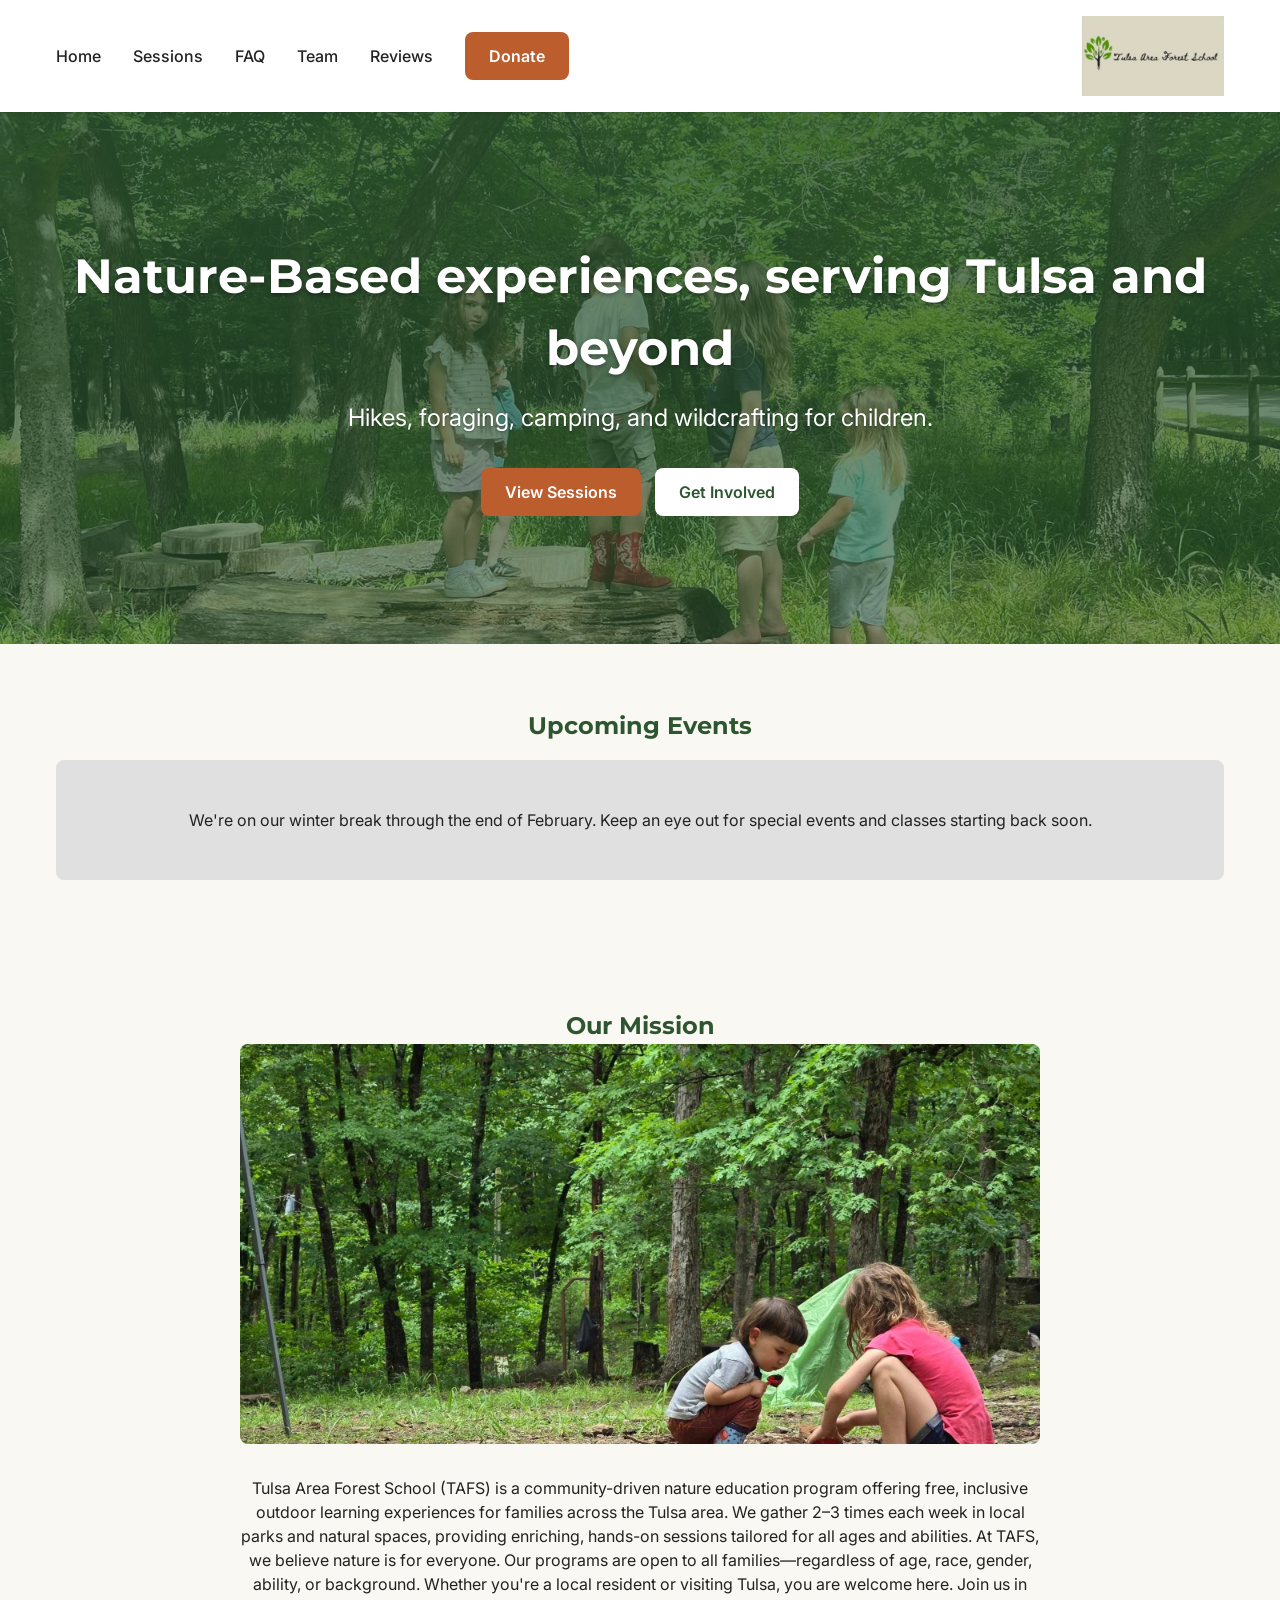
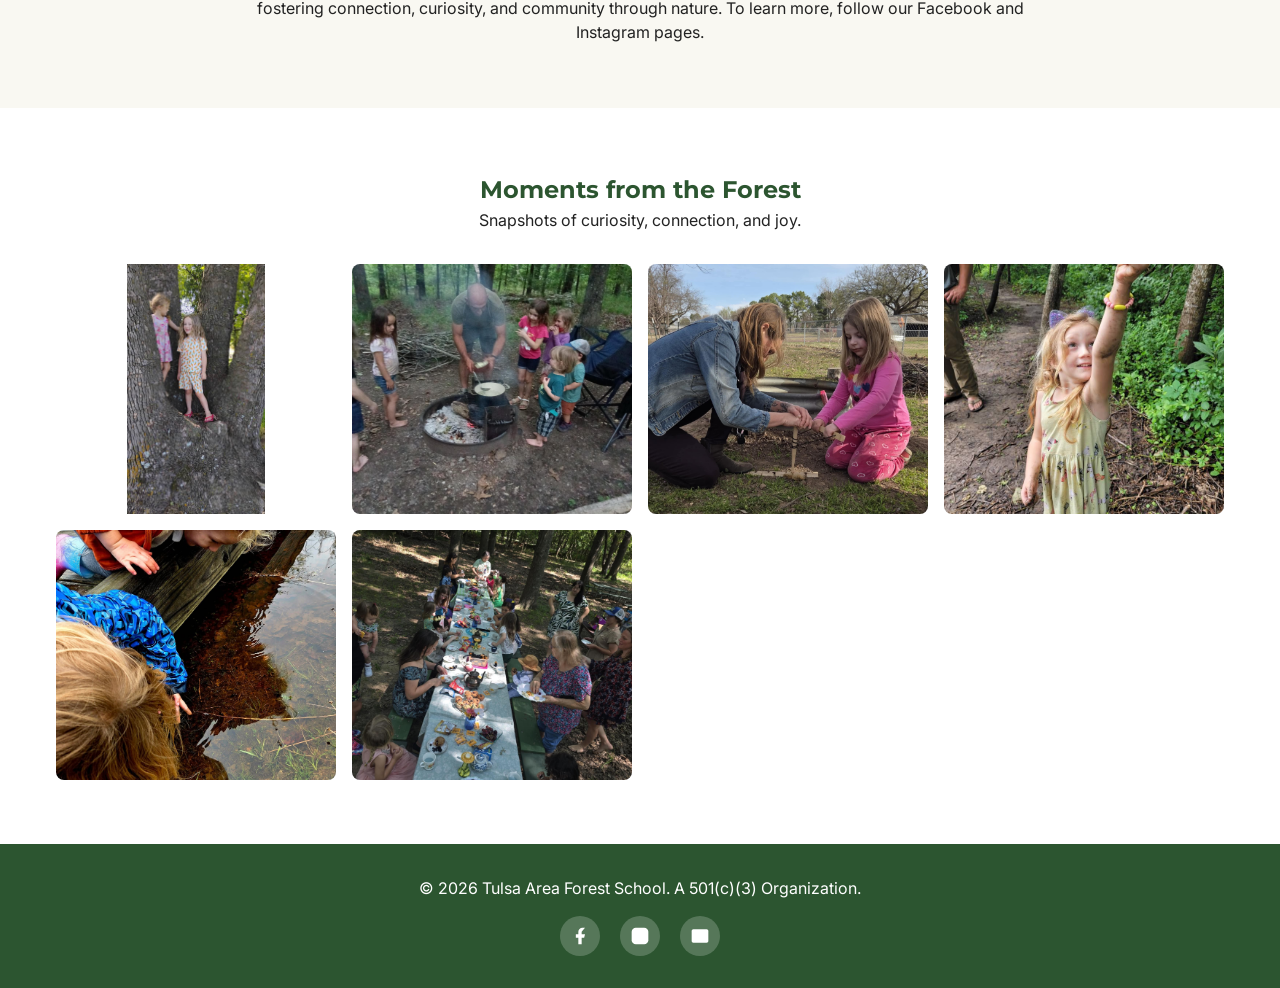
==== index.html @ d59ee979 "Initial commit" ====
<!DOCTYPE html>
<html lang="en">

<head>
    <meta charset="UTF-8">
    <meta name="viewport" content="width=device-width, initial-scale=1.0">
    <title>Tulsa Area Forest School | Nature-Based Education</title>
    <meta name="description"
        content="Tulsa Area Forest School provides nature-based education, hikes, foraging, and camping for children in Tulsa, OK.">

    <!-- Fonts -->
    <link rel="preconnect" href="https://fonts.googleapis.com">
    <link rel="preconnect" href="https://fonts.gstatic.com" crossorigin>
    <link
        href="https://fonts.googleapis.com/css2?family=Inter:wght@400;500;600&family=Montserrat:wght@500;600;700&display=swap"
        rel="stylesheet">

    <!-- Styles -->
    <link rel="stylesheet" href="styles/main.css">
</head>

<body>
    <header class="site-header">
        <div class="container header-inner">
            <a href="index.html" class="logo">
                <img src="assets/images/logo.jpg" alt="Tulsa Area Forest School Logo" width="100">
            </a>
            <nav class="main-nav">
                <ul class="nav-list">
                    <li><a href="index.html" class="nav-link">Home</a></li>

                    <li><a href="sessions.html" class="nav-link">Sessions</a></li>
                    <li><a href="faq.html" class="nav-link">FAQ</a></li>
                    <li><a href="team.html" class="nav-link">Team</a></li>
                    <li><a href="reviews.html" class="nav-link">Reviews</a></li>
                    <li><a href="donations.html" class="btn btn-secondary">Donate</a></li>
                </ul>
                <button class="mobile-menu-toggle" aria-label="Toggle Menu">
                    <span class="bar"></span>
                    <span class="bar"></span>
                    <span class="bar"></span>
                </button>
            </nav>
        </div>
    </header>

    <main>
        <!-- Hero Section -->
        <section class="hero text-center" style="
            padding: 8rem 1rem; 
            background: linear-gradient(rgba(44, 85, 48, 0.8), rgba(44, 85, 48, 0.6)), url('assets/images/kids-on-a-log.jpg');
            background-size: cover;
            background-position: center;
            color: white;">
            <div class="container">
                <h1 style="color: white; margin-bottom: 1rem; font-size: 3rem; text-shadow: 0 2px 4px rgba(0,0,0,0.3);">
                    Nature-Based experiences, serving Tulsa and beyond</h1>
                <p style="font-size: 1.5rem; margin-bottom: 2rem; text-shadow: 0 1px 2px rgba(0,0,0,0.3);">Hikes,
                    foraging, camping, and wildcrafting for children.</p>
                <div class="hero-btns">
                    <a href="sessions.html" class="btn btn-secondary">View Sessions</a>
                    <a href="contact.html" class="btn"
                        style="background: white; color: var(--clr-primary); margin-left: 10px;">Get Involved</a>
                </div>
            </div>
        </section>

        <!-- Flyer / Announcement Placeholder -->
        <section class="announcement section">
            <div class="container text-center">
                <h2>Upcoming Events</h2>
                <div class="flyer-placeholder"
                    style="background: #e0e0e0; padding: 3rem; margin-top: 1rem; border-radius: var(--radius-md);">
                    <p>We're on our winter break through the end of February. Keep an eye out for special events and
                        classes starting back soon.</p>
                </div>
            </div>
        </section>

        <!-- Mission Teaser -->
        <section class="mission-teaser section" style="background-color: var(--clr-bg);">
            <div class="container text-center">
                <h2>Our Mission</h2>
                <div style="max-width: 800px; margin: 0 auto;">
                    <img src="assets/images/camping-kids.jpg" alt="Children camping in the forest"
                        style="width: 100%; max-height: 400px; object-fit: cover; border-radius: var(--radius-md); margin-bottom: 2rem;">
                    <p>Tulsa Area Forest School (TAFS) is a community-driven
                        nature education program offering free, inclusive outdoor learning experiences for families
                        across
                        the Tulsa area. We gather 2–3 times each week in local parks and natural spaces, providing
                        enriching, hands-on sessions tailored for all ages and abilities.

                        At TAFS, we believe nature is for everyone. Our programs are open to all families—regardless of
                        age,
                        race, gender, ability, or background. Whether you're a local resident or visiting Tulsa, you are
                        welcome here. Join us in fostering connection, curiosity, and community through nature. To learn
                        more, follow our Facebook and Instagram pages. </p>
                </div>
            </div>
        </section>
    </main>

    <!-- Photo Gallery -->
    <section class="section gallery" style="background-color: white;">
        <div class="container text-center">
            <h2>Moments from the Forest</h2>
            <p>Snapshots of curiosity, connection, and joy.</p>
            <div
                style="display: grid; grid-template-columns: repeat(auto-fit, minmax(250px, 1fr)); gap: 1rem; margin-top: 2rem;">
                <!-- Gallery Item 1 -->
                <div style="height: 250px; border-radius: var(--radius-md); overflow: hidden;">
                    <img src="assets/images/kids-in-big-tree.jpg" alt="Tree Climbing"
                        style="width: 100%; height: 100%; object-fit: contain; transition: transform 0.3s;"
                        onmouseover="this.style.transform='scale(1.05)'" onmouseout="this.style.transform='scale(1)'">
                </div>
                <!-- Gallery Item 2 -->
                <div style="height: 250px; border-radius: var(--radius-md); overflow: hidden;">
                    <img src="assets/images/cookin-with-kids.jpg" alt="Cooking with Kids"
                        style="width: 100%; height: 100%; object-fit: cover; transition: transform 0.3s;"
                        onmouseover="this.style.transform='scale(1.05)'" onmouseout="this.style.transform='scale(1)'">
                </div>
                <!-- Gallery Item 3 -->
                <div style="height: 250px; border-radius: var(--radius-md); overflow: hidden;">
                    <img src="assets/images/making-fire.jpg" alt="Building Fire"
                        style="width: 100%; height: 100%; object-fit: cover; transition: transform 0.3s;"
                        onmouseover="this.style.transform='scale(1.05)'" onmouseout="this.style.transform='scale(1)'">
                </div>
                <!-- Gallery Item 4 -->
                <div style="height: 250px; border-radius: var(--radius-md); overflow: hidden;">
                    <img src="assets/images/mud-and-mushroom-girl.jpg" alt="Nature Discoveries"
                        style="width: 100%; height: 100%; object-fit: cover; transition: transform 0.3s;"
                        onmouseover="this.style.transform='scale(1.05)'" onmouseout="this.style.transform='scale(1)'">
                </div>
                <!-- Gallery Item 5 -->
                <div style="height: 250px; border-radius: var(--radius-md); overflow: hidden;">
                    <img src="assets/images/kids-looking-in-water.jpg" alt="Water Exploration"
                        style="width: 100%; height: 100%; object-fit: cover; transition: transform 0.3s;"
                        onmouseover="this.style.transform='scale(1.05)'" onmouseout="this.style.transform='scale(1)'">
                </div>
                <!-- Gallery Item 6 -->
                <div style="height: 250px; border-radius: var(--radius-md); overflow: hidden;">
                    <img src="assets/images/tea-party1.jpg" alt="Forest Tea Party"
                        style="width: 100%; height: 100%; object-fit: cover; transition: transform 0.3s;"
                        onmouseover="this.style.transform='scale(1.05)'" onmouseout="this.style.transform='scale(1)'">
                </div>
            </div>
        </div>
    </section>

    <footer class="site-footer"
        style="background: var(--clr-primary); color: white; padding: 2rem 0; margin-top: auto;">
        <div class="container text-center">
            <p>&copy; 2026 Tulsa Area Forest School. A 501(c)(3) Organization.</p>
            <div class="social-links" style="margin-top: 1rem;">
                <a href="#" class="social-icon" aria-label="Facebook">
                    <svg xmlns="http://www.w3.org/2000/svg" width="20" height="20" fill="currentColor"
                        viewBox="0 0 24 24">
                        <path d="M18 2h-3a5 5 0 0 0-5 5v3H7v4h3v8h4v-8h3l1-4h-4V7a1 0 0 1 1-1h3z" />
                    </svg>
                </a>
                <a href="#" class="social-icon" aria-label="Instagram">
                    <svg xmlns="http://www.w3.org/2000/svg" width="20" height="20" fill="currentColor"
                        viewBox="0 0 24 24">
                        <rect x="2" y="2" width="20" height="20" rx="5" ry="5" />
                        <path d="M16 11.37A4 4 0 1 1 12.63 8 4 4 0 0 1 16 11.37z" />
                        <line x1="17.5" y1="6.5" x2="17.51" y2="6.5" />
                    </svg>
                </a>
                <a href="mailto:info@tulsaforestschool.org" class="social-icon" aria-label="Email">
                    <svg xmlns="http://www.w3.org/2000/svg" width="20" height="20" fill="currentColor"
                        viewBox="0 0 24 24">
                        <path d="M4 4h16c1.1 0 2 .9 2 2v12c0 1.1-.9 2-2 2H4c-1.1 0-2-.9-2-2V6c0-1.1.9-2 2-2z" />
                        <polyline points="22,6 12,13 2,6" />
                    </svg>
                </a>
            </div>
        </div>
    </footer>

    <script src="scripts/main.js"></script>
</body>

</html>
---- styles/main.css ----
@import 'variables.css';
@import 'reset.css';
@import 'header.css';

/* Global Styles */
body {
    display: flex;
    flex-direction: column;
    min-height: 100vh;
}

/* Typography Utilities */
.text-center {
    text-align: center;
}

.text-primary {
    color: var(--clr-primary);
}

.text-secondary {
    color: var(--clr-secondary);
}

/* Animation Utilities */
.fade-in {
    opacity: 0;
    transform: translateY(20px);
    transition: opacity 0.6s ease-out, transform 0.6s ease-out;
}

.fade-in.visible {
    opacity: 1;
    transform: translateY(0);
}

/* Social Icons */
.social-icon {
    display: inline-flex;
    align-items: center;
    justify-content: center;
    width: 40px;
    height: 40px;
    border-radius: 50%;
    background-color: rgba(255, 255, 255, 0.2);
    color: white;
    margin: 0 0.5rem;
    transition: all 0.3s ease;
}

.social-icon:hover {
    background-color: var(--clr-secondary);
    transform: translateY(-3px);
}

/* Layout Utilities */
.container {
    width: 100%;
    max-width: 1200px;
    margin-inline: auto;
    padding-inline: var(--spacing-sm);
}

.section {
    padding-block: var(--spacing-lg);
}

/* Button Component */
.btn {
    display: inline-block;
    padding: 0.75em 1.5em;
    border-radius: var(--radius-md);
    font-weight: 600;
    transition: all 0.3s ease;
    cursor: pointer;
    border: none;
}

.btn-primary {
    background-color: var(--clr-primary);
    color: var(--clr-white);
}

.btn-primary:hover {
    background-color: var(--clr-primary-light);
    transform: translateY(-2px);
    box-shadow: var(--shadow-md);
}

.btn-secondary {
    background-color: var(--clr-secondary);
    color: var(--clr-white);
}

.btn-secondary:hover {
    opacity: 0.9;
    transform: translateY(-2px);
}

/* Session Description Truncation */
.class-description {
    margin-bottom: 1rem;
    line-height: 1.6;
}

.class-card {
    display: flex;
    flex-direction: column;
    /* ensure cards are equal height in the grid */
    height: 100%;
}

.class-card h3 {
    margin-top: 0;
}

.class-card .btn {
    margin-top: auto;
    /* Pushes button to bottom if we want aligned buttons, 
                         but with expanding text that might behave oddly. 
                         Let's keep it simple. */
    align-self: flex-start;
}
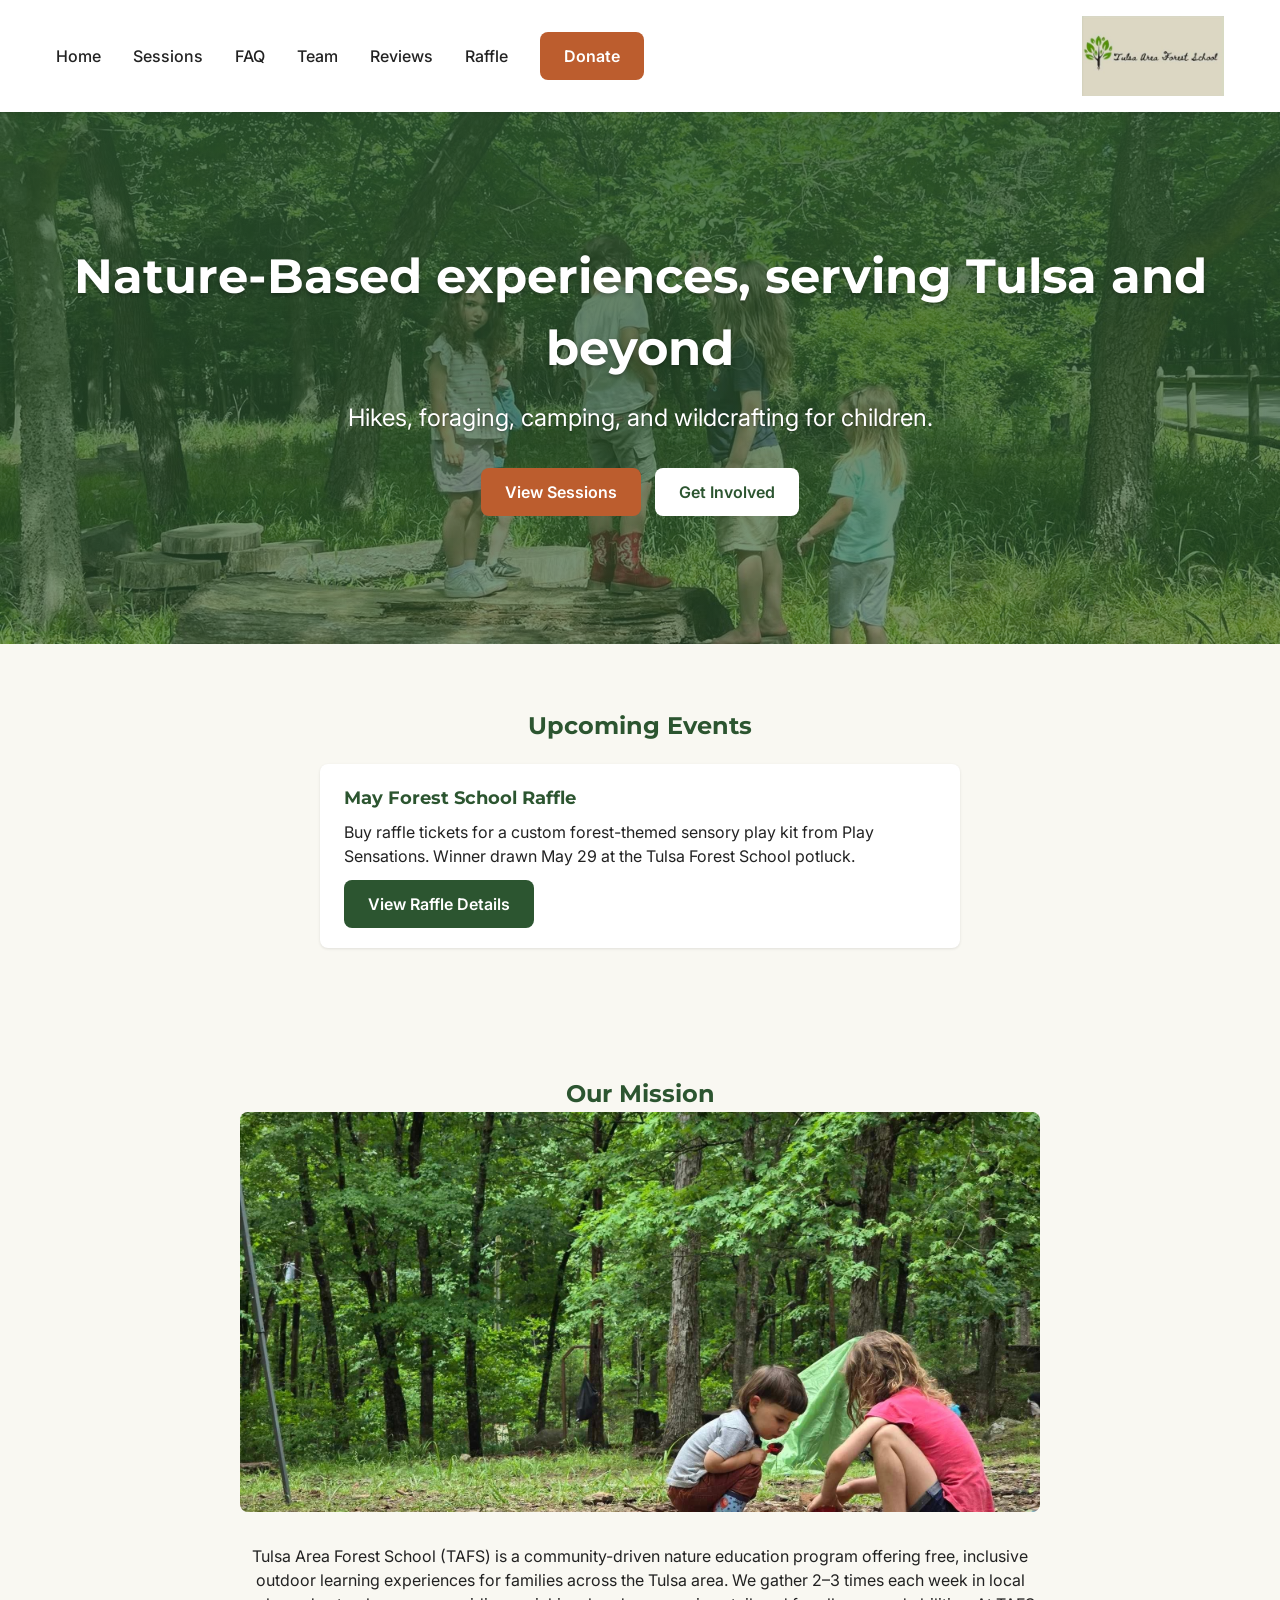
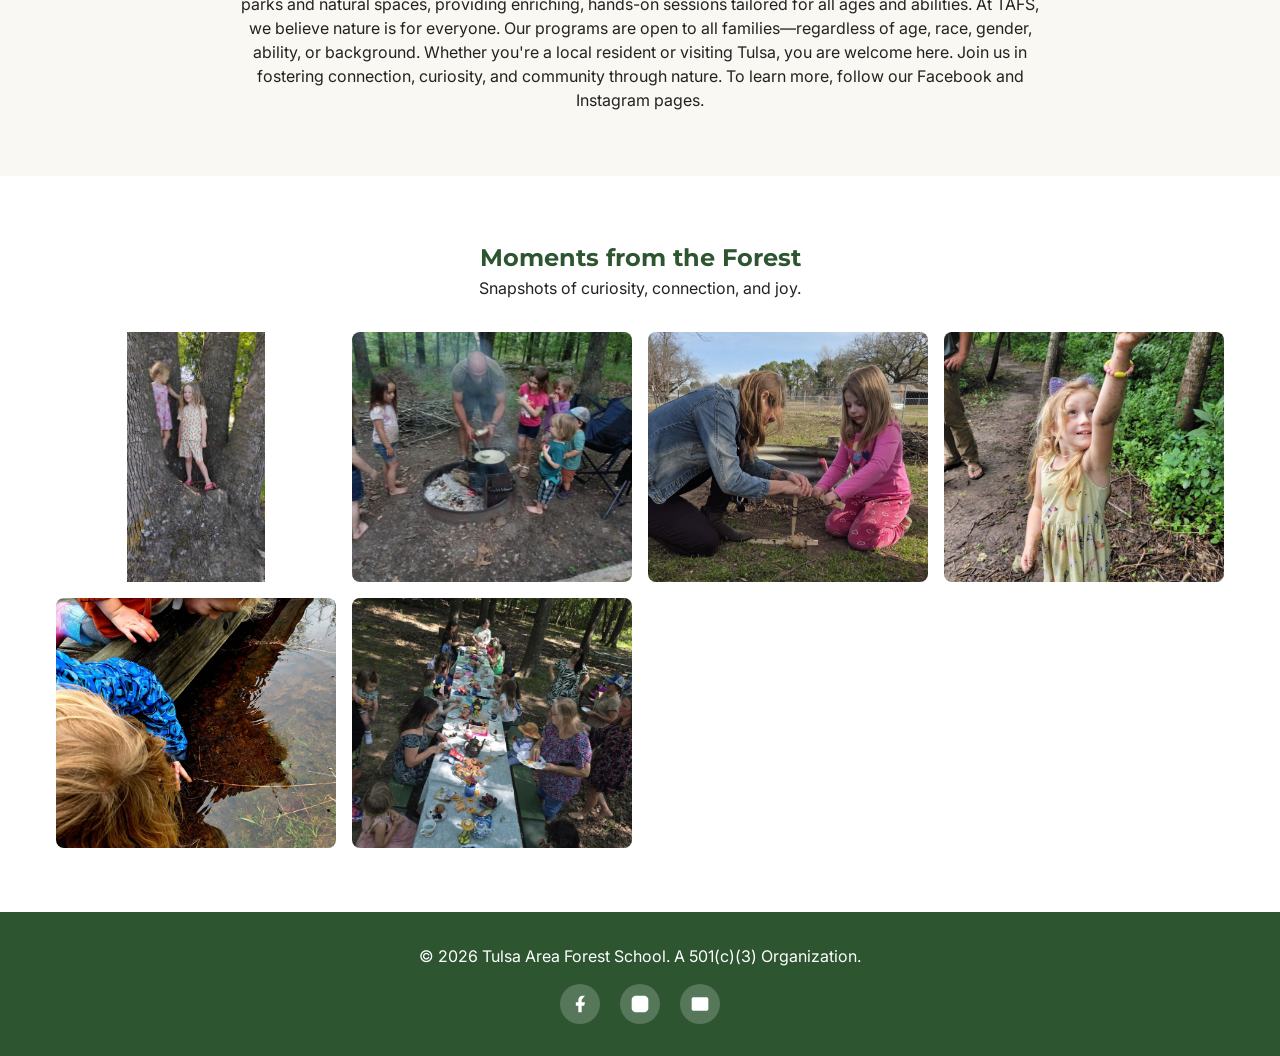
==== commit 22c7a8eb: "Add May raffle page and site links Co-authored-by: Cursor <cursoragent@cursor.com>" ====
--- a/index.html
+++ b/index.html
@@ -33,6 +33,7 @@
                     <li><a href="faq.html" class="nav-link">FAQ</a></li>
                     <li><a href="team.html" class="nav-link">Team</a></li>
                     <li><a href="reviews.html" class="nav-link">Reviews</a></li>
+                    <li><a href="raffle.html" class="nav-link">Raffle</a></li>
                     <li><a href="donations.html" class="btn btn-secondary">Donate</a></li>
                 </ul>
                 <button class="mobile-menu-toggle" aria-label="Toggle Menu">
@@ -65,14 +66,18 @@
             </div>
         </section>
 
-        <!-- Flyer / Announcement Placeholder -->
         <section class="announcement section">
             <div class="container text-center">
                 <h2>Upcoming Events</h2>
-                <div class="flyer-placeholder"
-                    style="background: #e0e0e0; padding: 3rem; margin-top: 1rem; border-radius: var(--radius-md);">
-                    <p>We're on our winter break through the end of February. Keep an eye out for special events and
-                        classes starting back soon.</p>
+                <div
+                    style="max-width: 640px; margin: 1.25rem auto 0; padding: 1.25rem 1.5rem; background: white; border-radius: var(--radius-md); box-shadow: var(--shadow-sm); text-align: left;">
+                    <h3 style="margin-top: 0; margin-bottom: 0.5rem; font-size: 1.15rem;">
+                        <a href="raffle.html" style="color: var(--clr-primary); text-decoration: none;">May Forest School
+                            Raffle</a>
+                    </h3>
+                    <p style="margin: 0 0 0.75rem;">Buy raffle tickets for a custom forest-themed sensory play kit from
+                        Play Sensations. Winner drawn May 29 at the Tulsa Forest School potluck.</p>
+                    <a href="raffle.html" class="btn btn-primary">View Raffle Details</a>
                 </div>
             </div>
         </section>
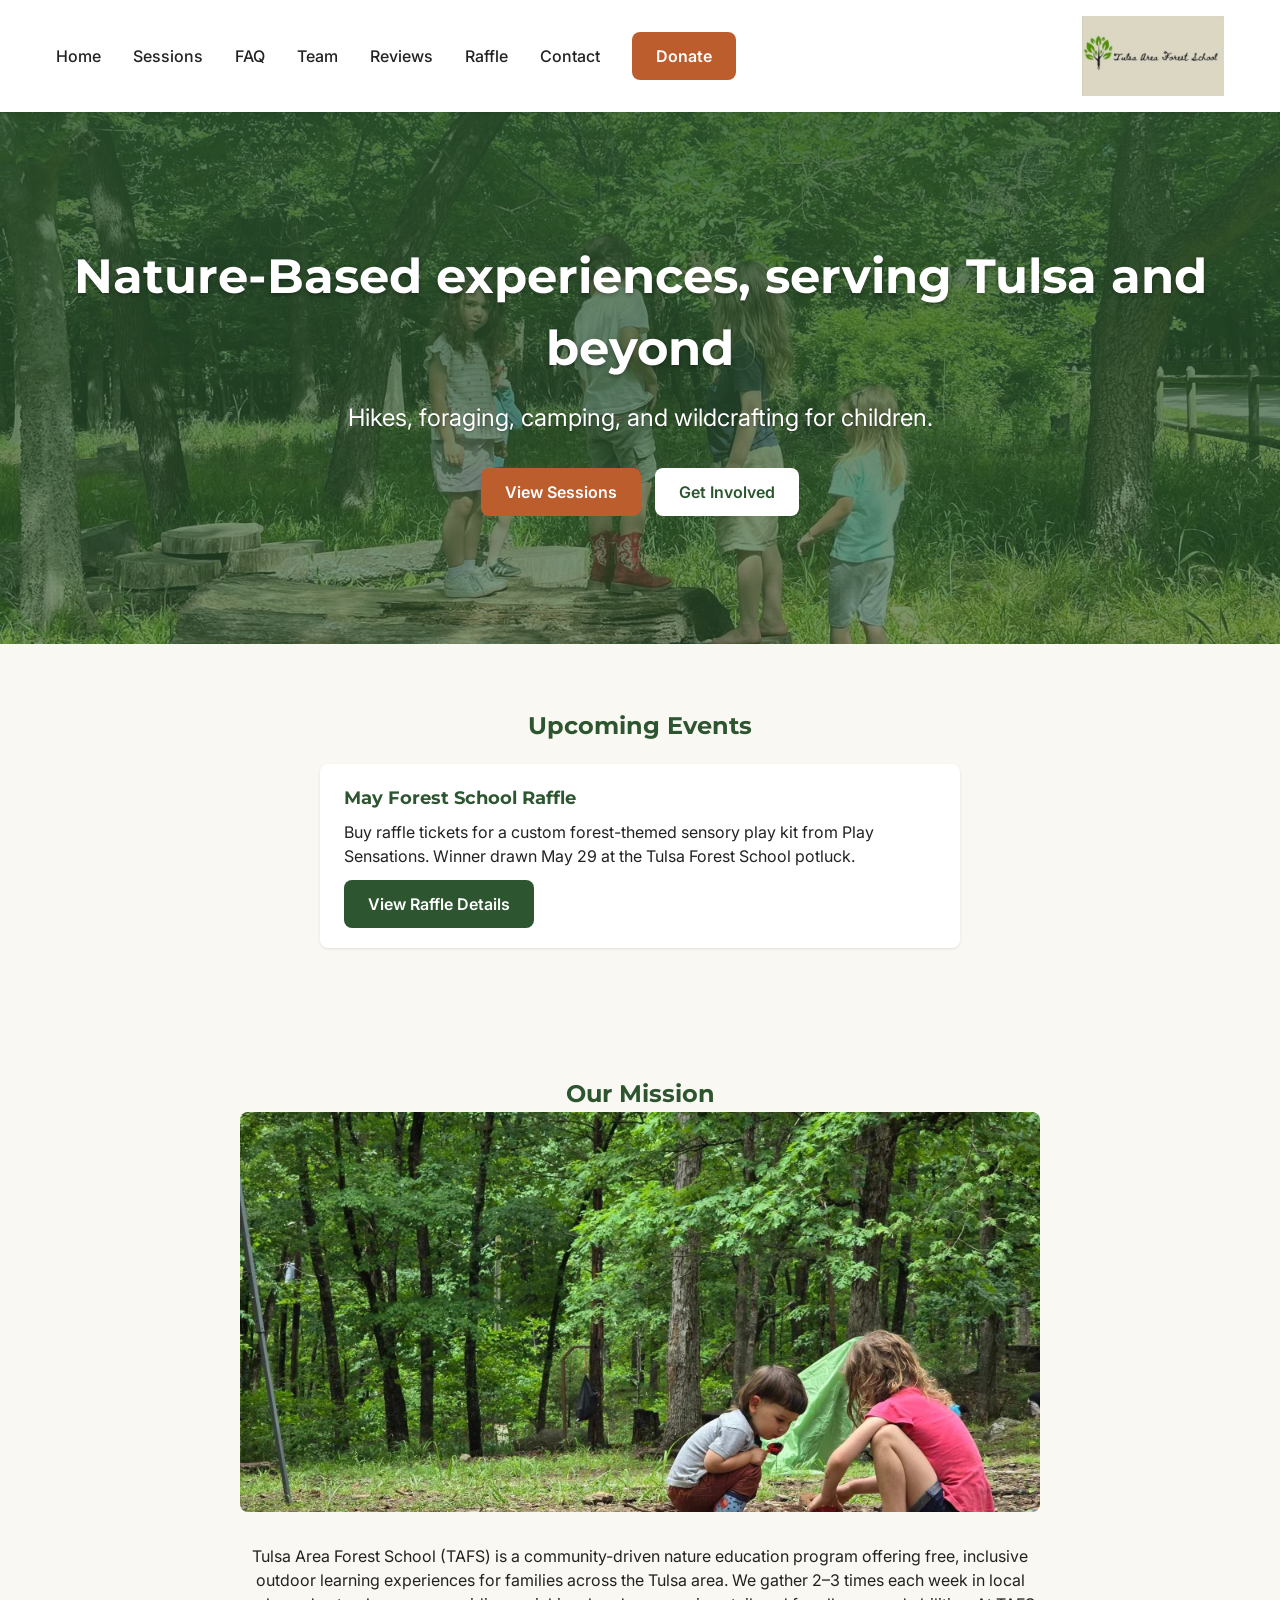
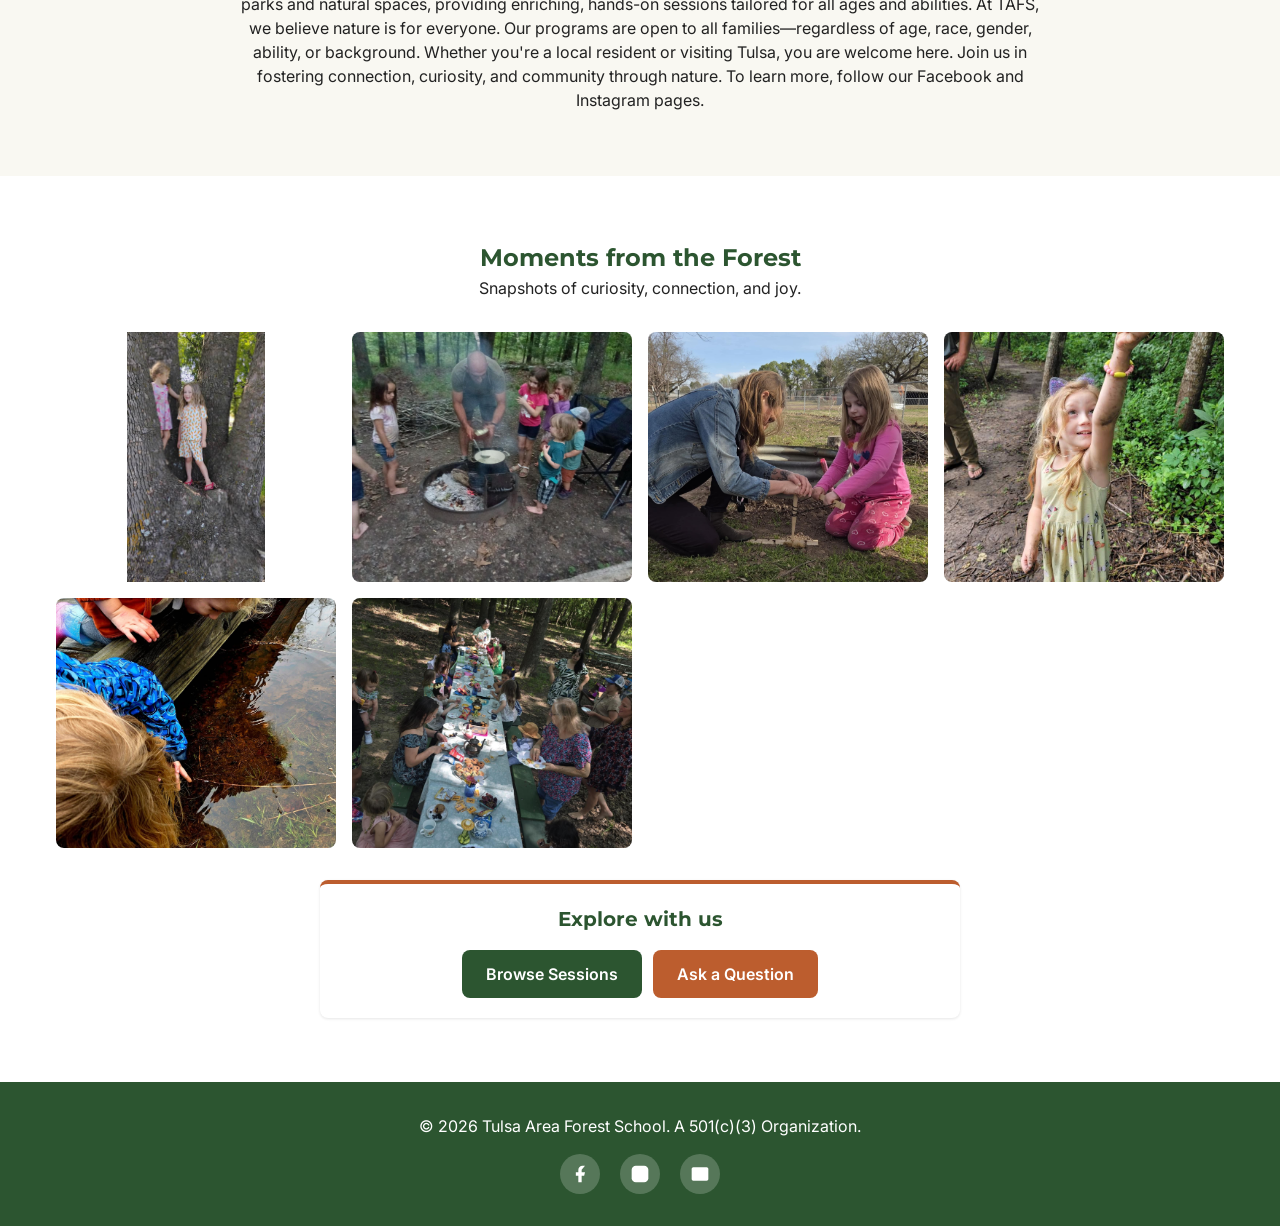
==== commit f85a41f5: "Add sitewide contact nav and CTA blocks" ====
--- a/index.html
+++ b/index.html
@@ -34,6 +34,7 @@
                     <li><a href="team.html" class="nav-link">Team</a></li>
                     <li><a href="reviews.html" class="nav-link">Reviews</a></li>
                     <li><a href="raffle.html" class="nav-link">Raffle</a></li>
+                    <li><a href="contact.html" class="nav-link">Contact</a></li>
                     <li><a href="donations.html" class="btn btn-secondary">Donate</a></li>
                 </ul>
                 <button class="mobile-menu-toggle" aria-label="Toggle Menu">
@@ -149,6 +150,14 @@
                         onmouseover="this.style.transform='scale(1.05)'" onmouseout="this.style.transform='scale(1)'">
                 </div>
             </div>
+                <div
+                    style="max-width: 640px; margin: 2rem auto 0; padding: 1.25rem 1.5rem; background: white; border-radius: var(--radius-md); box-shadow: var(--shadow-sm); border-top: 4px solid var(--clr-secondary);">
+                    <h2 style="margin: 0 0 1rem; font-size: 1.25rem; color: var(--clr-primary);">Explore with us</h2>
+                    <div style="display: flex; flex-wrap: wrap; gap: 0.65rem; justify-content: center;">
+                        <a href="sessions.html" class="btn btn-primary">Browse Sessions</a>
+                        <a href="contact.html" class="btn btn-secondary">Ask a Question</a>
+                    </div>
+                </div>
         </div>
     </section>
 
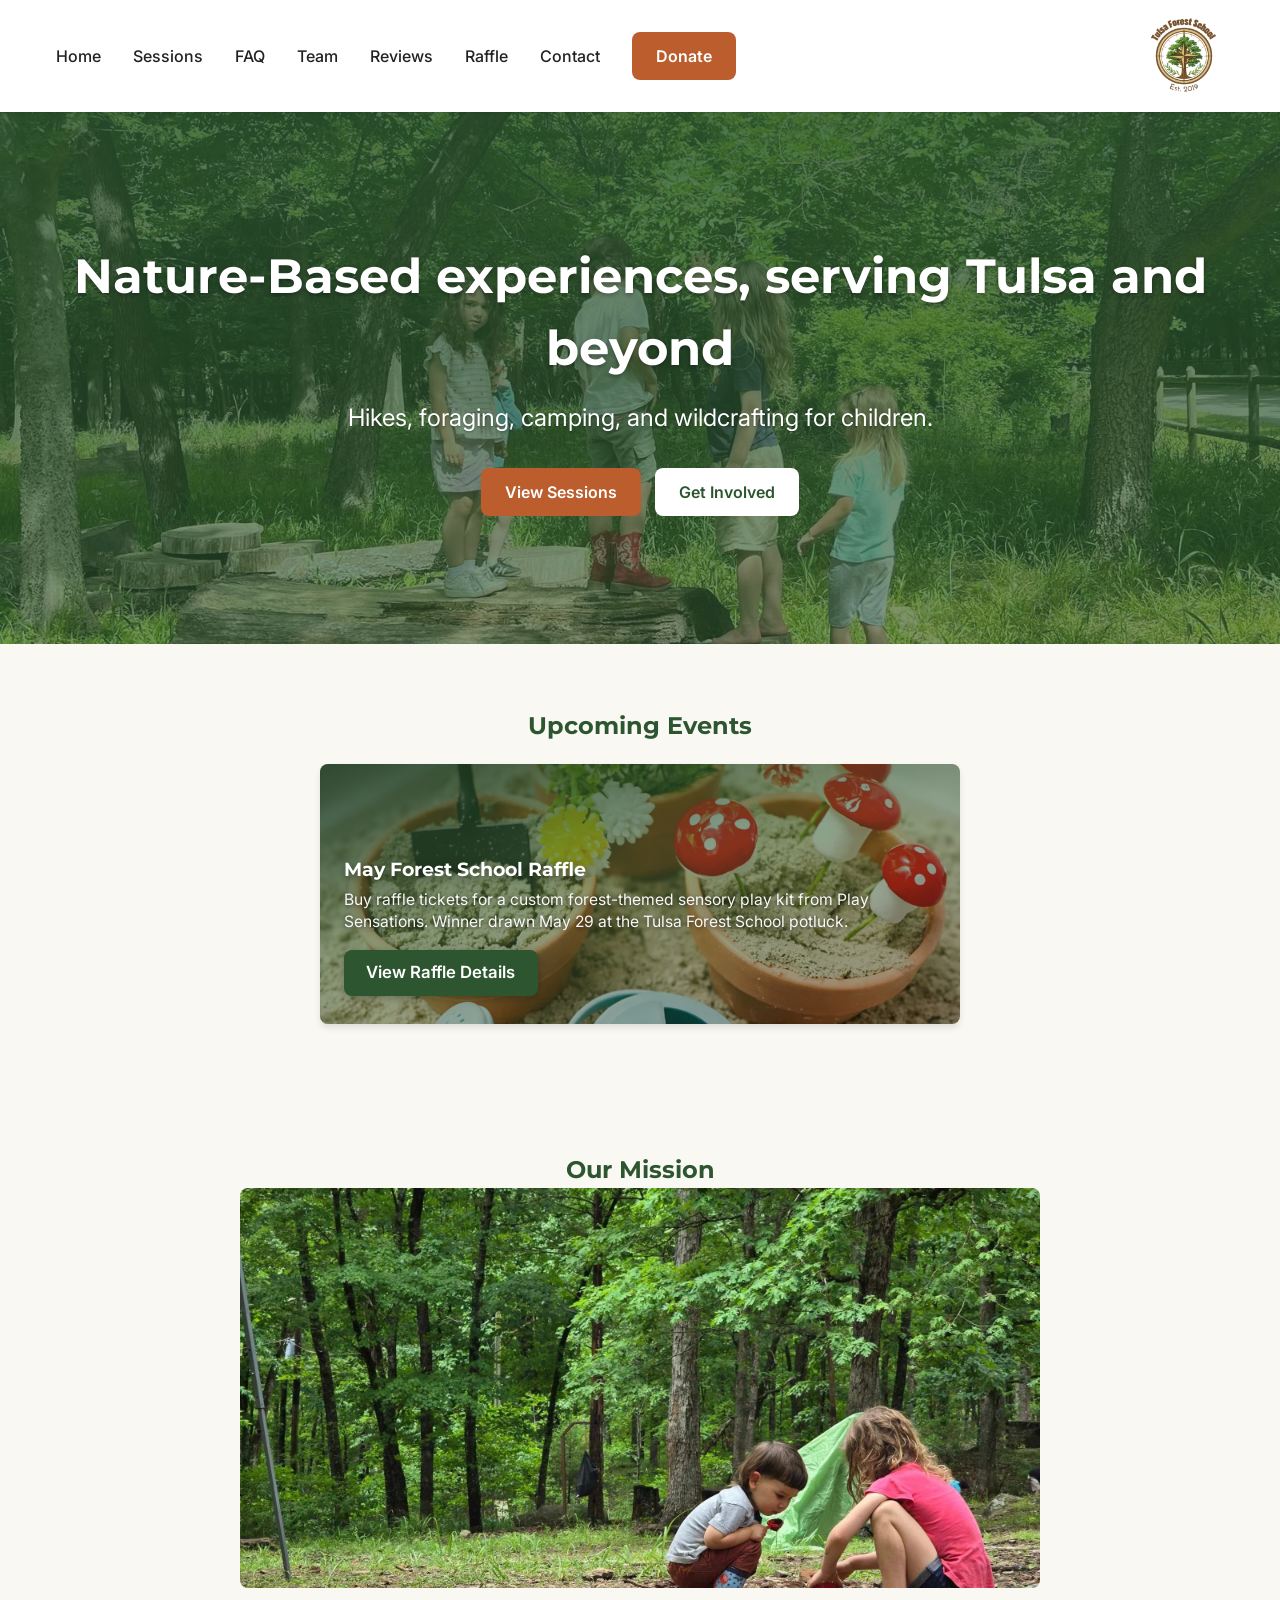
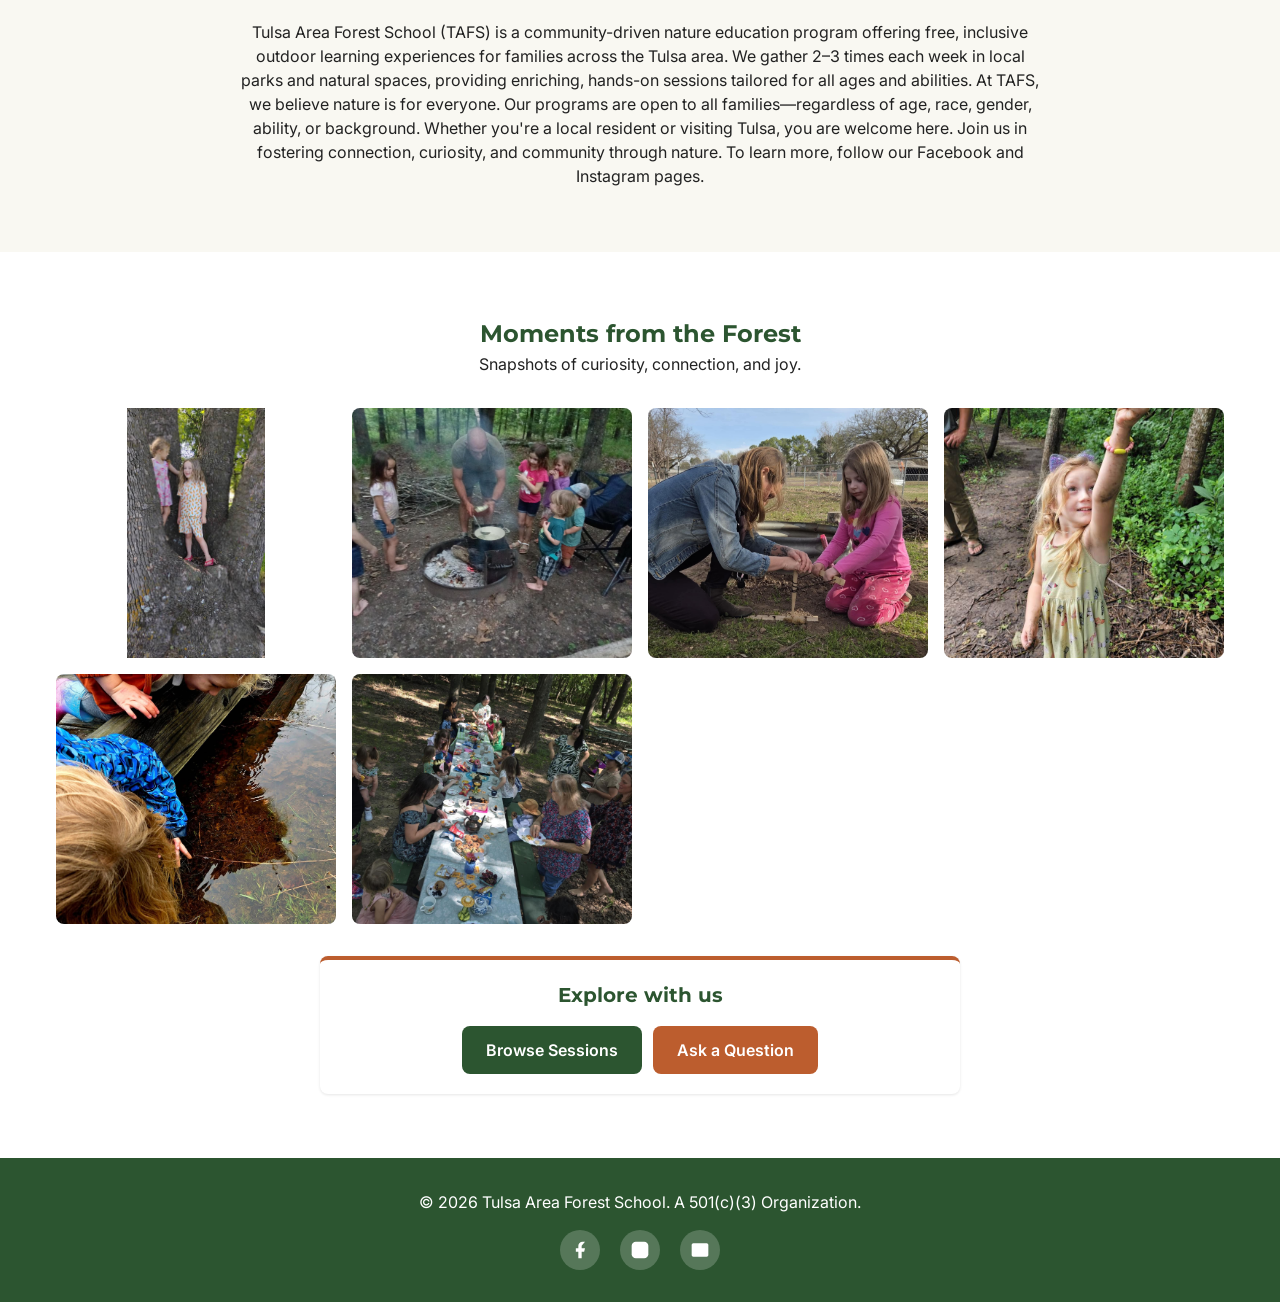
==== commit 9f15c6f0: "Update site CTAs, logo, and homepage raffle card" ====
--- a/index.html
+++ b/index.html
@@ -17,13 +17,89 @@
 
     <!-- Styles -->
     <link rel="stylesheet" href="styles/main.css">
+    <style>
+        .home-raffle-card {
+            max-width: 640px;
+            margin: 1.25rem auto 0;
+            border-radius: var(--radius-md);
+            box-shadow: var(--shadow-md);
+            background-image: url('assets/images/tulsa-toddler-sensory-garden-play-activity-kit.webp');
+            background-size: cover;
+            background-position: center;
+            position: relative;
+            overflow: hidden;
+            min-height: 240px;
+            display: flex;
+            align-items: flex-end;
+            text-align: left;
+        }
+
+        .home-raffle-card::before {
+            content: '';
+            position: absolute;
+            inset: 0;
+            background: linear-gradient(165deg,
+                    rgba(26, 58, 32, 0.88) 0%,
+                    rgba(44, 85, 48, 0.55) 45%,
+                    rgba(0, 0, 0, 0.35) 100%);
+            pointer-events: none;
+        }
+
+        .home-raffle-card__inner {
+            position: relative;
+            z-index: 1;
+            padding: 1.5rem 1.35rem 1.65rem;
+            width: 100%;
+            box-sizing: border-box;
+        }
+
+        .home-raffle-card__inner h3 {
+            margin: 0 0 0.5rem;
+            font-size: 1.2rem;
+            line-height: 1.25;
+        }
+
+        .home-raffle-card__inner h3 a {
+            color: #fff;
+            text-decoration: none;
+            text-shadow: 0 2px 8px rgba(0, 0, 0, 0.45);
+        }
+
+        .home-raffle-card__inner h3 a:hover {
+            text-decoration: underline;
+        }
+
+        .home-raffle-card__inner p {
+            margin: 0 0 1rem;
+            color: rgba(255, 255, 255, 0.96);
+            font-size: 0.98rem;
+            line-height: 1.45;
+            text-shadow: 0 1px 4px rgba(0, 0, 0, 0.55);
+        }
+
+        .home-raffle-card .btn.btn-primary {
+            padding: 0.65rem 1.4rem;
+            font-size: 1.05rem;
+            box-shadow: 0 2px 10px rgba(0, 0, 0, 0.25);
+        }
+
+        @media (min-width: 480px) {
+            .home-raffle-card {
+                min-height: 260px;
+            }
+
+            .home-raffle-card__inner {
+                padding: 1.65rem 1.5rem 1.75rem;
+            }
+        }
+    </style>
 </head>
 
 <body>
     <header class="site-header">
         <div class="container header-inner">
             <a href="index.html" class="logo">
-                <img src="assets/images/logo.jpg" alt="Tulsa Area Forest School Logo" width="100">
+                <img src="assets/images/Logo-no-background.png" alt="Tulsa Area Forest School logo" width="100">
             </a>
             <nav class="main-nav">
                 <ul class="nav-list">
@@ -70,15 +146,15 @@
         <section class="announcement section">
             <div class="container text-center">
                 <h2>Upcoming Events</h2>
-                <div
-                    style="max-width: 640px; margin: 1.25rem auto 0; padding: 1.25rem 1.5rem; background: white; border-radius: var(--radius-md); box-shadow: var(--shadow-sm); text-align: left;">
-                    <h3 style="margin-top: 0; margin-bottom: 0.5rem; font-size: 1.15rem;">
-                        <a href="raffle.html" style="color: var(--clr-primary); text-decoration: none;">May Forest School
-                            Raffle</a>
-                    </h3>
-                    <p style="margin: 0 0 0.75rem;">Buy raffle tickets for a custom forest-themed sensory play kit from
-                        Play Sensations. Winner drawn May 29 at the Tulsa Forest School potluck.</p>
-                    <a href="raffle.html" class="btn btn-primary">View Raffle Details</a>
+                <div class="home-raffle-card">
+                    <div class="home-raffle-card__inner">
+                        <h3>
+                            <a href="raffle.html">May Forest School Raffle</a>
+                        </h3>
+                        <p>Buy raffle tickets for a custom forest-themed sensory play kit from Play Sensations. Winner
+                            drawn May 29 at the Tulsa Forest School potluck.</p>
+                        <a href="raffle.html" class="btn btn-primary">View Raffle Details</a>
+                    </div>
                 </div>
             </div>
         </section>
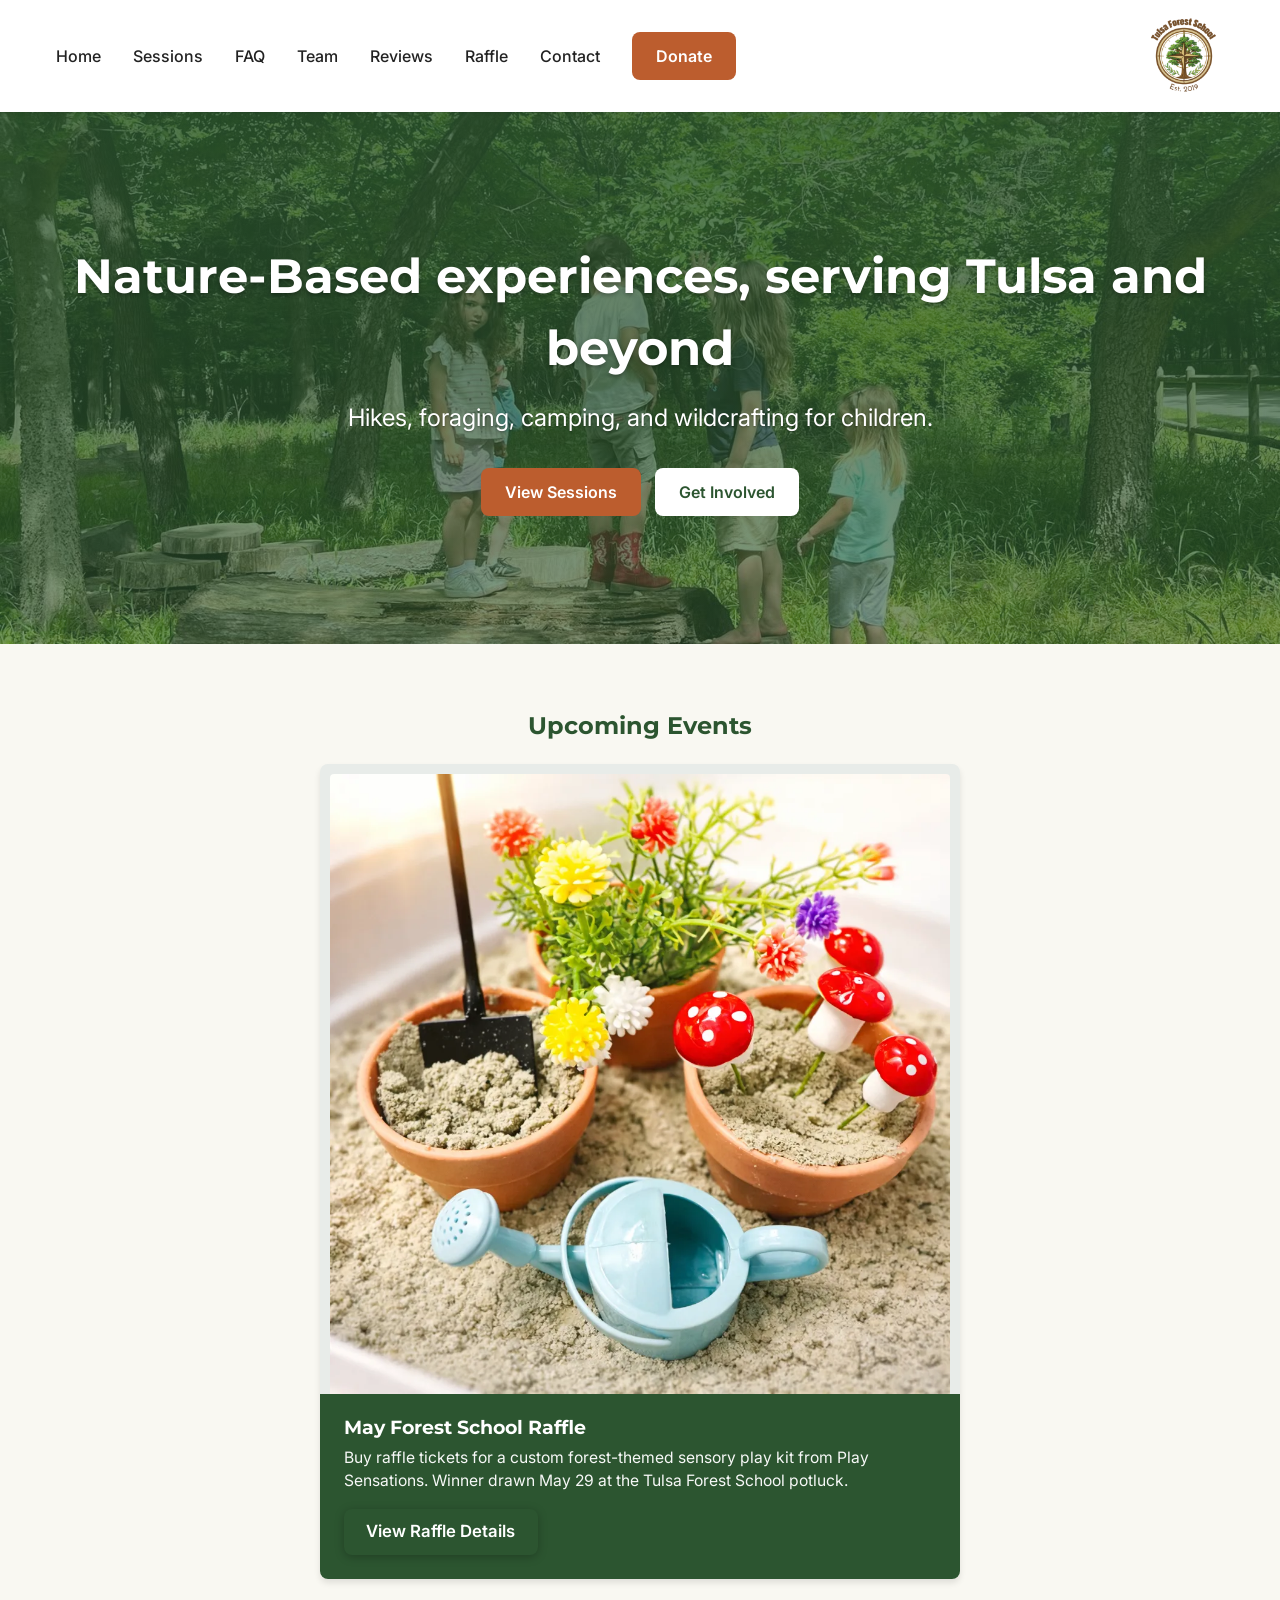
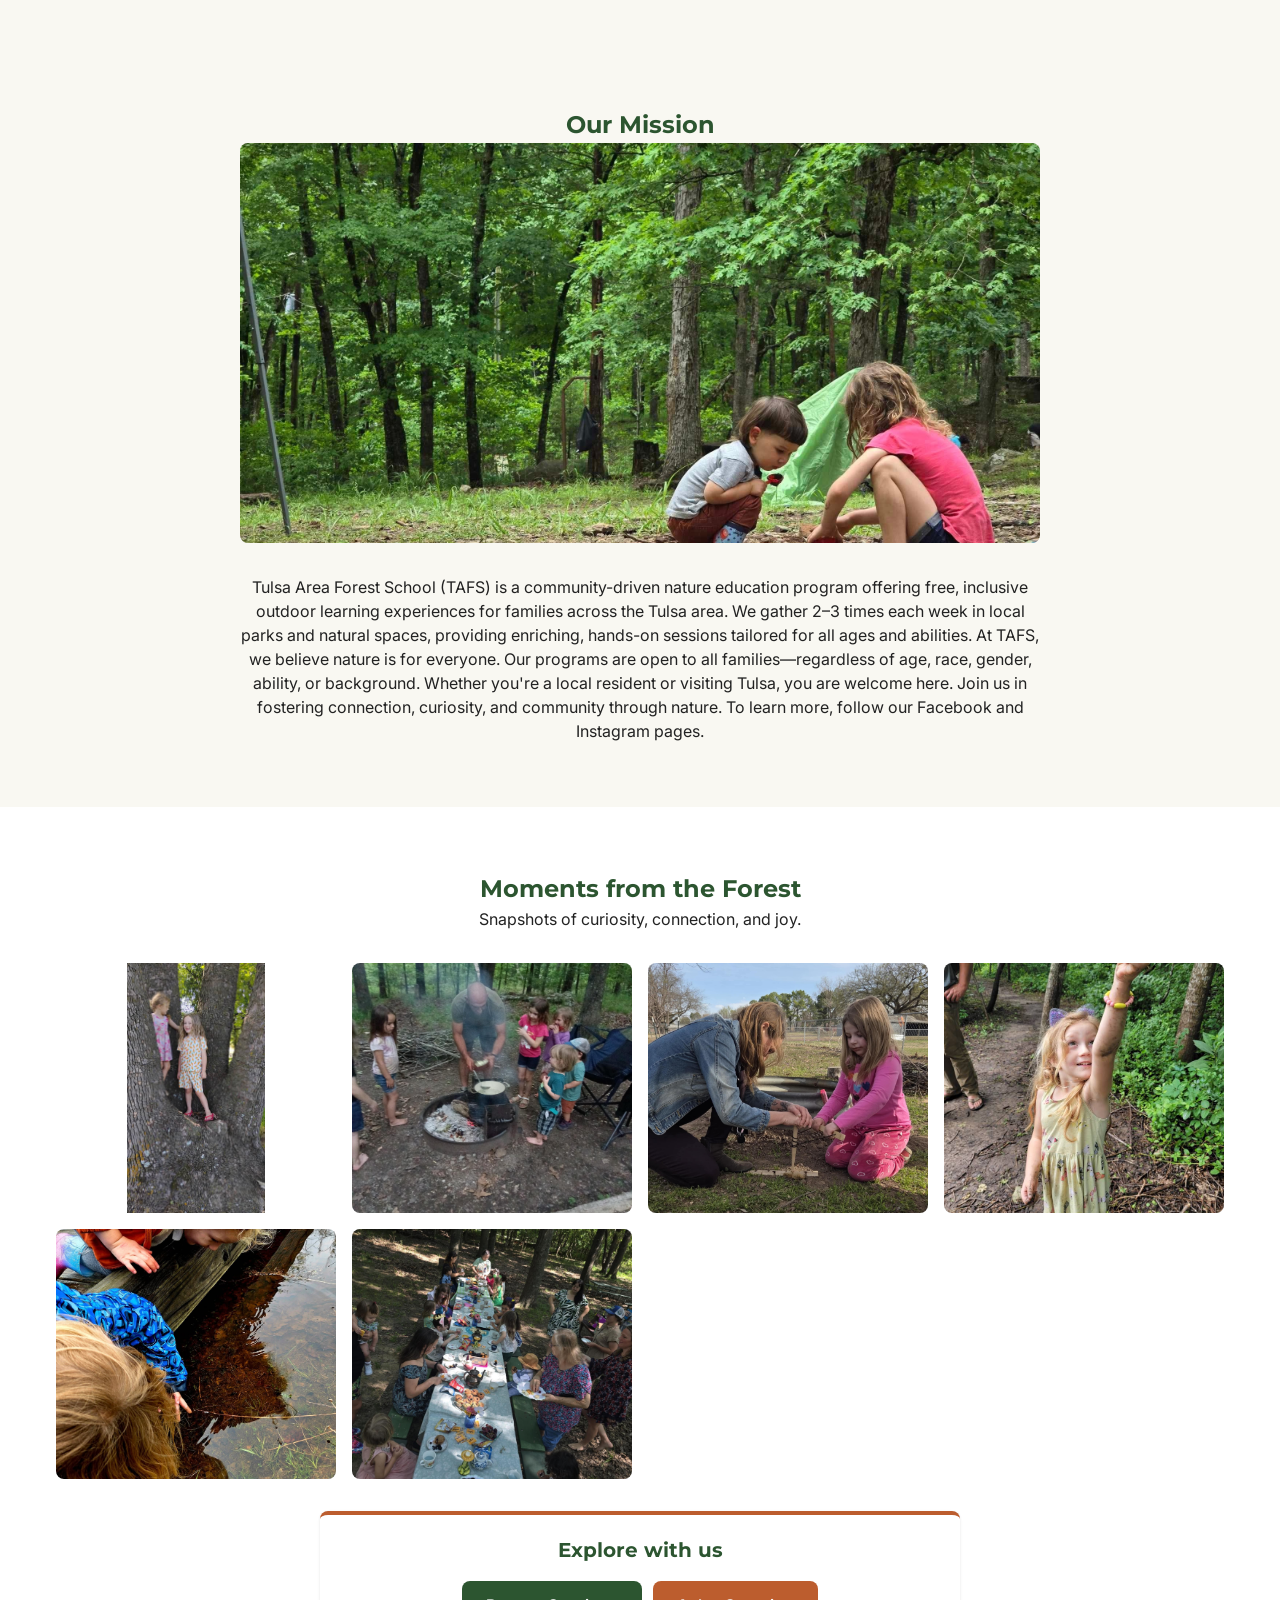
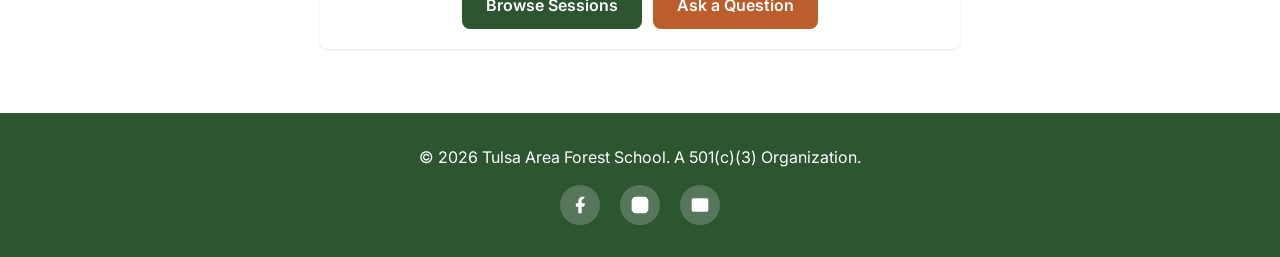
==== commit f1d95799: "Show full raffle image on homepage card" ====
--- a/index.html
+++ b/index.html
@@ -23,34 +23,34 @@
             margin: 1.25rem auto 0;
             border-radius: var(--radius-md);
             box-shadow: var(--shadow-md);
-            background-image: url('assets/images/tulsa-toddler-sensory-garden-play-activity-kit.webp');
-            background-size: cover;
-            background-position: center;
-            position: relative;
             overflow: hidden;
-            min-height: 240px;
             display: flex;
-            align-items: flex-end;
+            flex-direction: column;
             text-align: left;
-        }
-
-        .home-raffle-card::before {
-            content: '';
-            position: absolute;
-            inset: 0;
-            background: linear-gradient(165deg,
-                    rgba(26, 58, 32, 0.88) 0%,
-                    rgba(44, 85, 48, 0.55) 45%,
-                    rgba(0, 0, 0, 0.35) 100%);
-            pointer-events: none;
+            background: var(--clr-bg);
+        }
+
+        .home-raffle-card__visual {
+            background: #e8ece9;
+            padding: 0.65rem 0.65rem 0;
+            display: flex;
+            justify-content: center;
+            align-items: center;
+        }
+
+        .home-raffle-card__img {
+            width: 100%;
+            height: auto;
+            object-fit: contain;
+            display: block;
+            border-radius: var(--radius-sm) var(--radius-sm) 0 0;
         }
 
         .home-raffle-card__inner {
-            position: relative;
-            z-index: 1;
-            padding: 1.5rem 1.35rem 1.65rem;
+            padding: 1.25rem 1.35rem 1.4rem;
             width: 100%;
             box-sizing: border-box;
+            background: var(--clr-primary);
         }
 
         .home-raffle-card__inner h3 {
@@ -62,7 +62,6 @@
         .home-raffle-card__inner h3 a {
             color: #fff;
             text-decoration: none;
-            text-shadow: 0 2px 8px rgba(0, 0, 0, 0.45);
         }
 
         .home-raffle-card__inner h3 a:hover {
@@ -74,7 +73,6 @@
             color: rgba(255, 255, 255, 0.96);
             font-size: 0.98rem;
             line-height: 1.45;
-            text-shadow: 0 1px 4px rgba(0, 0, 0, 0.55);
         }
 
         .home-raffle-card .btn.btn-primary {
@@ -84,12 +82,8 @@
         }
 
         @media (min-width: 480px) {
-            .home-raffle-card {
-                min-height: 260px;
-            }
-
             .home-raffle-card__inner {
-                padding: 1.65rem 1.5rem 1.75rem;
+                padding: 1.35rem 1.5rem 1.5rem;
             }
         }
     </style>
@@ -147,6 +141,12 @@
             <div class="container text-center">
                 <h2>Upcoming Events</h2>
                 <div class="home-raffle-card">
+                    <div class="home-raffle-card__visual">
+                        <img class="home-raffle-card__img"
+                            src="assets/images/tulsa-toddler-sensory-garden-play-activity-kit.webp"
+                            alt="Sensory garden play activity kit with small pots, toy flowers, and play materials"
+                            width="800" height="600" loading="lazy" decoding="async">
+                    </div>
                     <div class="home-raffle-card__inner">
                         <h3>
                             <a href="raffle.html">May Forest School Raffle</a>
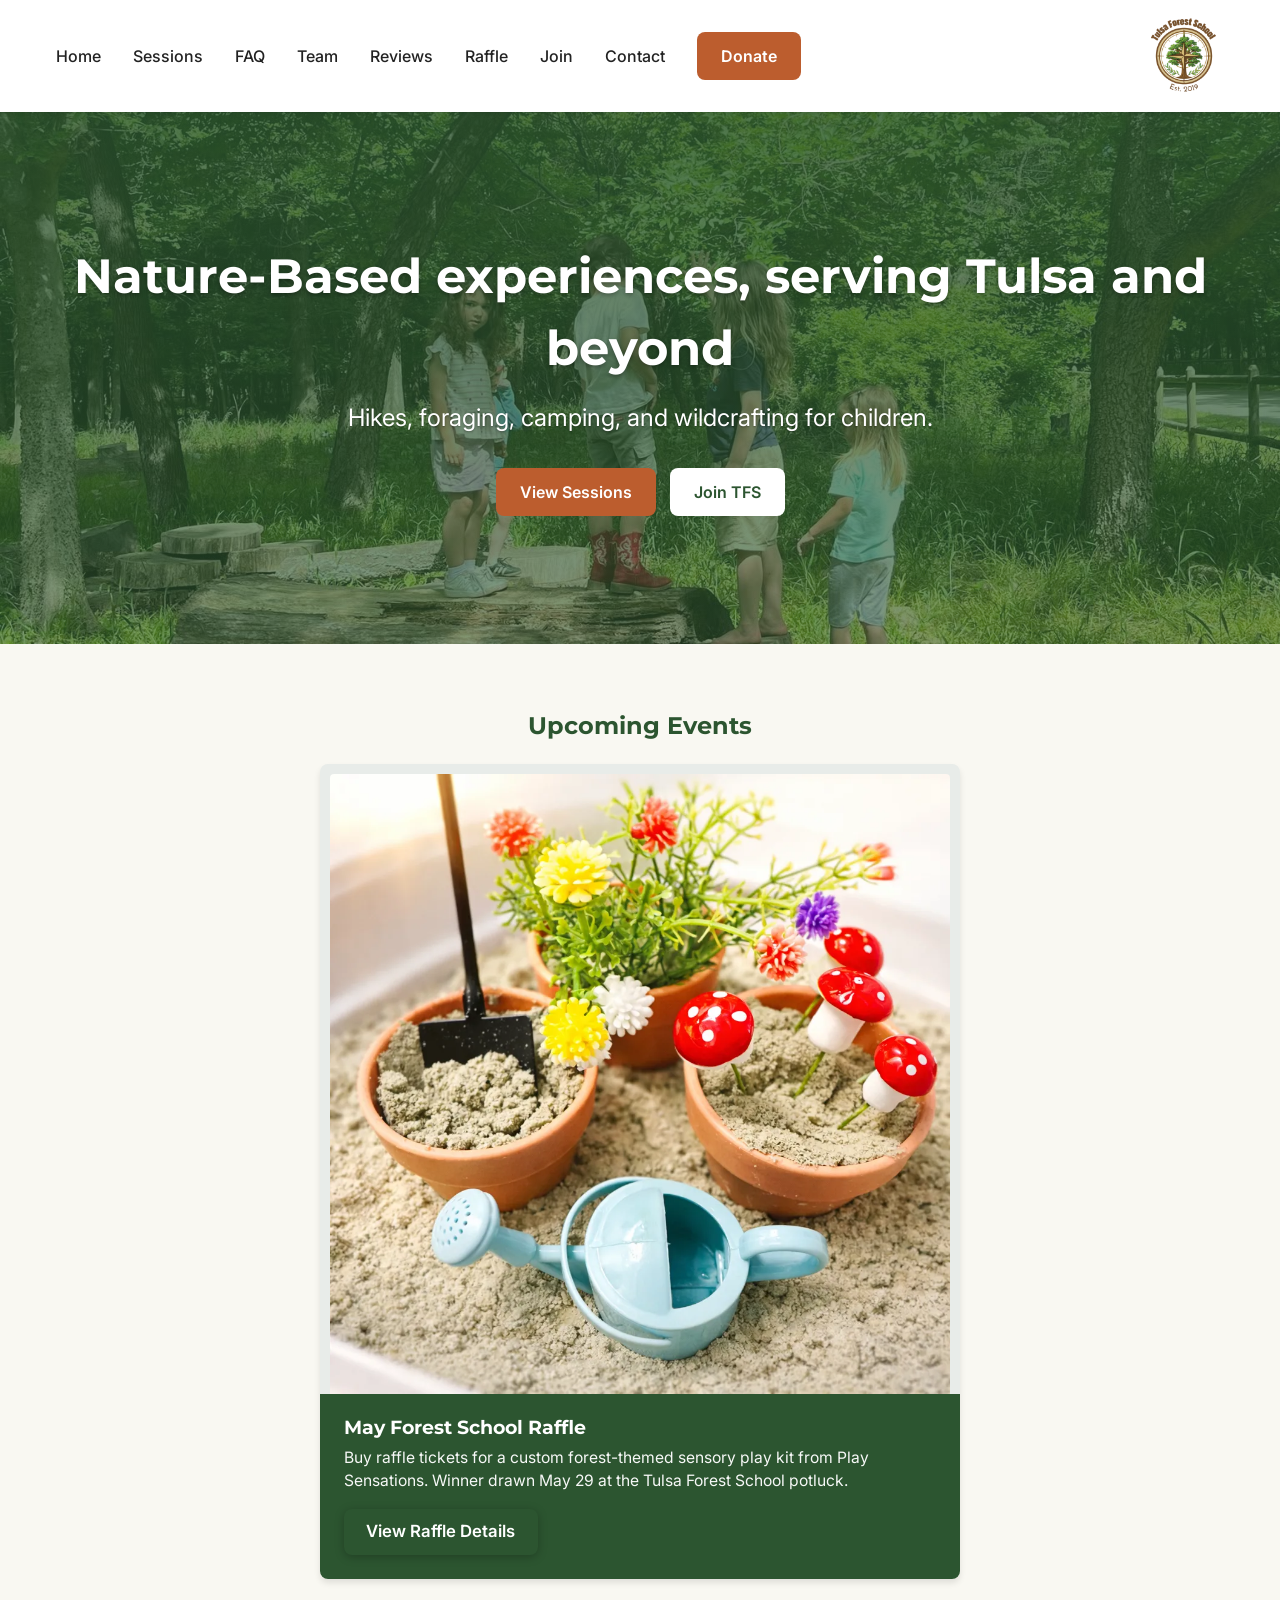
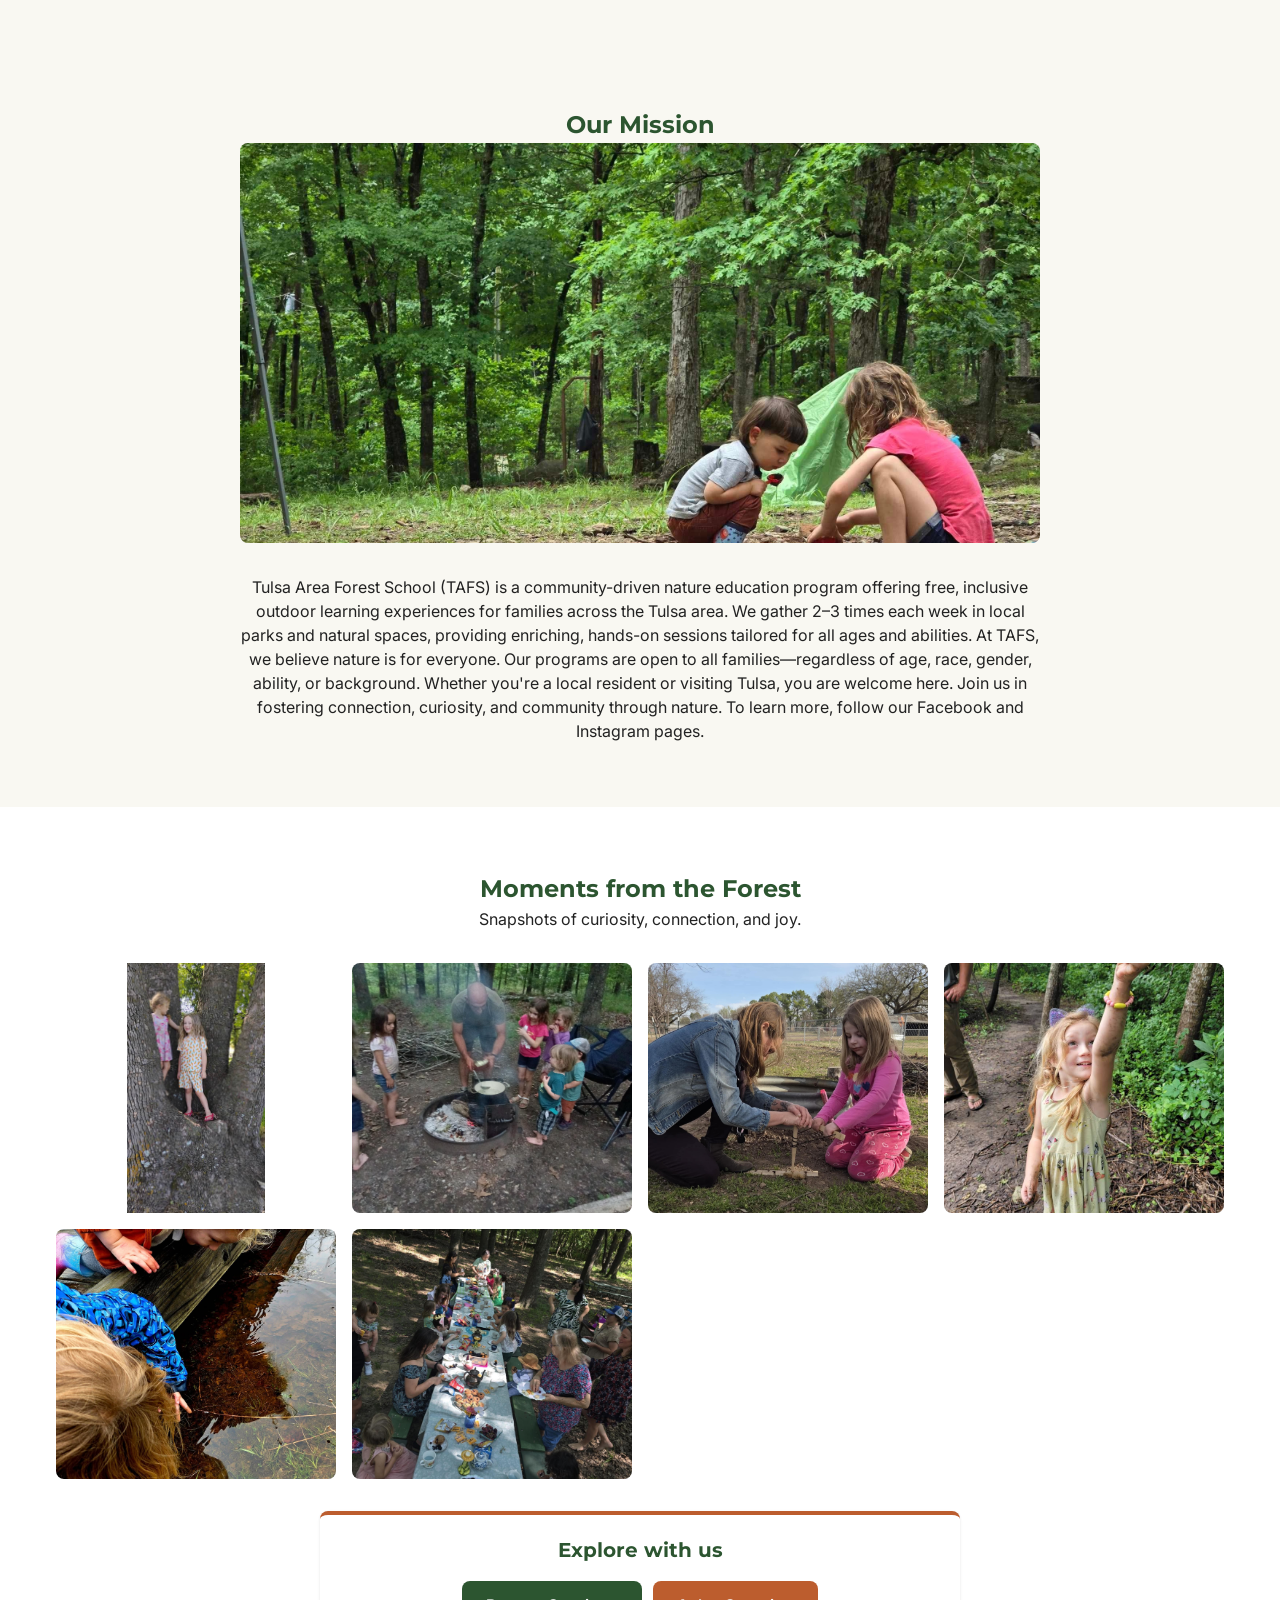
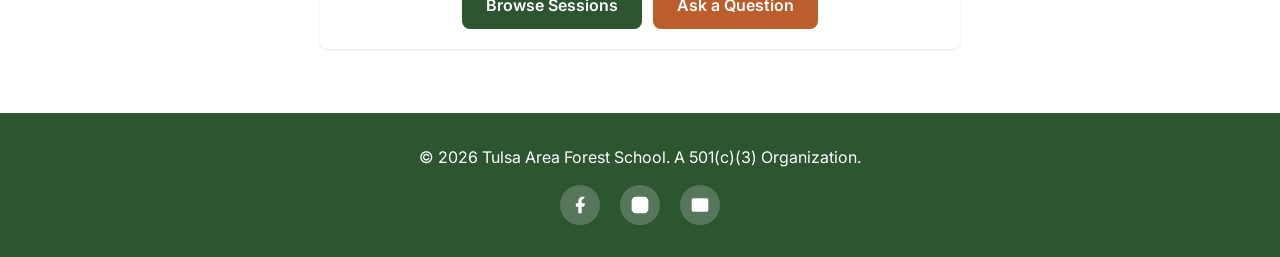
==== commit a6881272: "Add member intake signup page Co-authored-by: Cursor <cursoragent@cursor.com>" ====
--- a/index.html
+++ b/index.html
@@ -104,6 +104,7 @@
                     <li><a href="team.html" class="nav-link">Team</a></li>
                     <li><a href="reviews.html" class="nav-link">Reviews</a></li>
                     <li><a href="raffle.html" class="nav-link">Raffle</a></li>
+                    <li><a href="join.html" class="nav-link">Join</a></li>
                     <li><a href="contact.html" class="nav-link">Contact</a></li>
                     <li><a href="donations.html" class="btn btn-secondary">Donate</a></li>
                 </ul>
@@ -131,8 +132,8 @@
                     foraging, camping, and wildcrafting for children.</p>
                 <div class="hero-btns">
                     <a href="sessions.html" class="btn btn-secondary">View Sessions</a>
-                    <a href="contact.html" class="btn"
-                        style="background: white; color: var(--clr-primary); margin-left: 10px;">Get Involved</a>
+                    <a href="join.html" class="btn"
+                        style="background: white; color: var(--clr-primary); margin-left: 10px;">Join TFS</a>
                 </div>
             </div>
         </section>
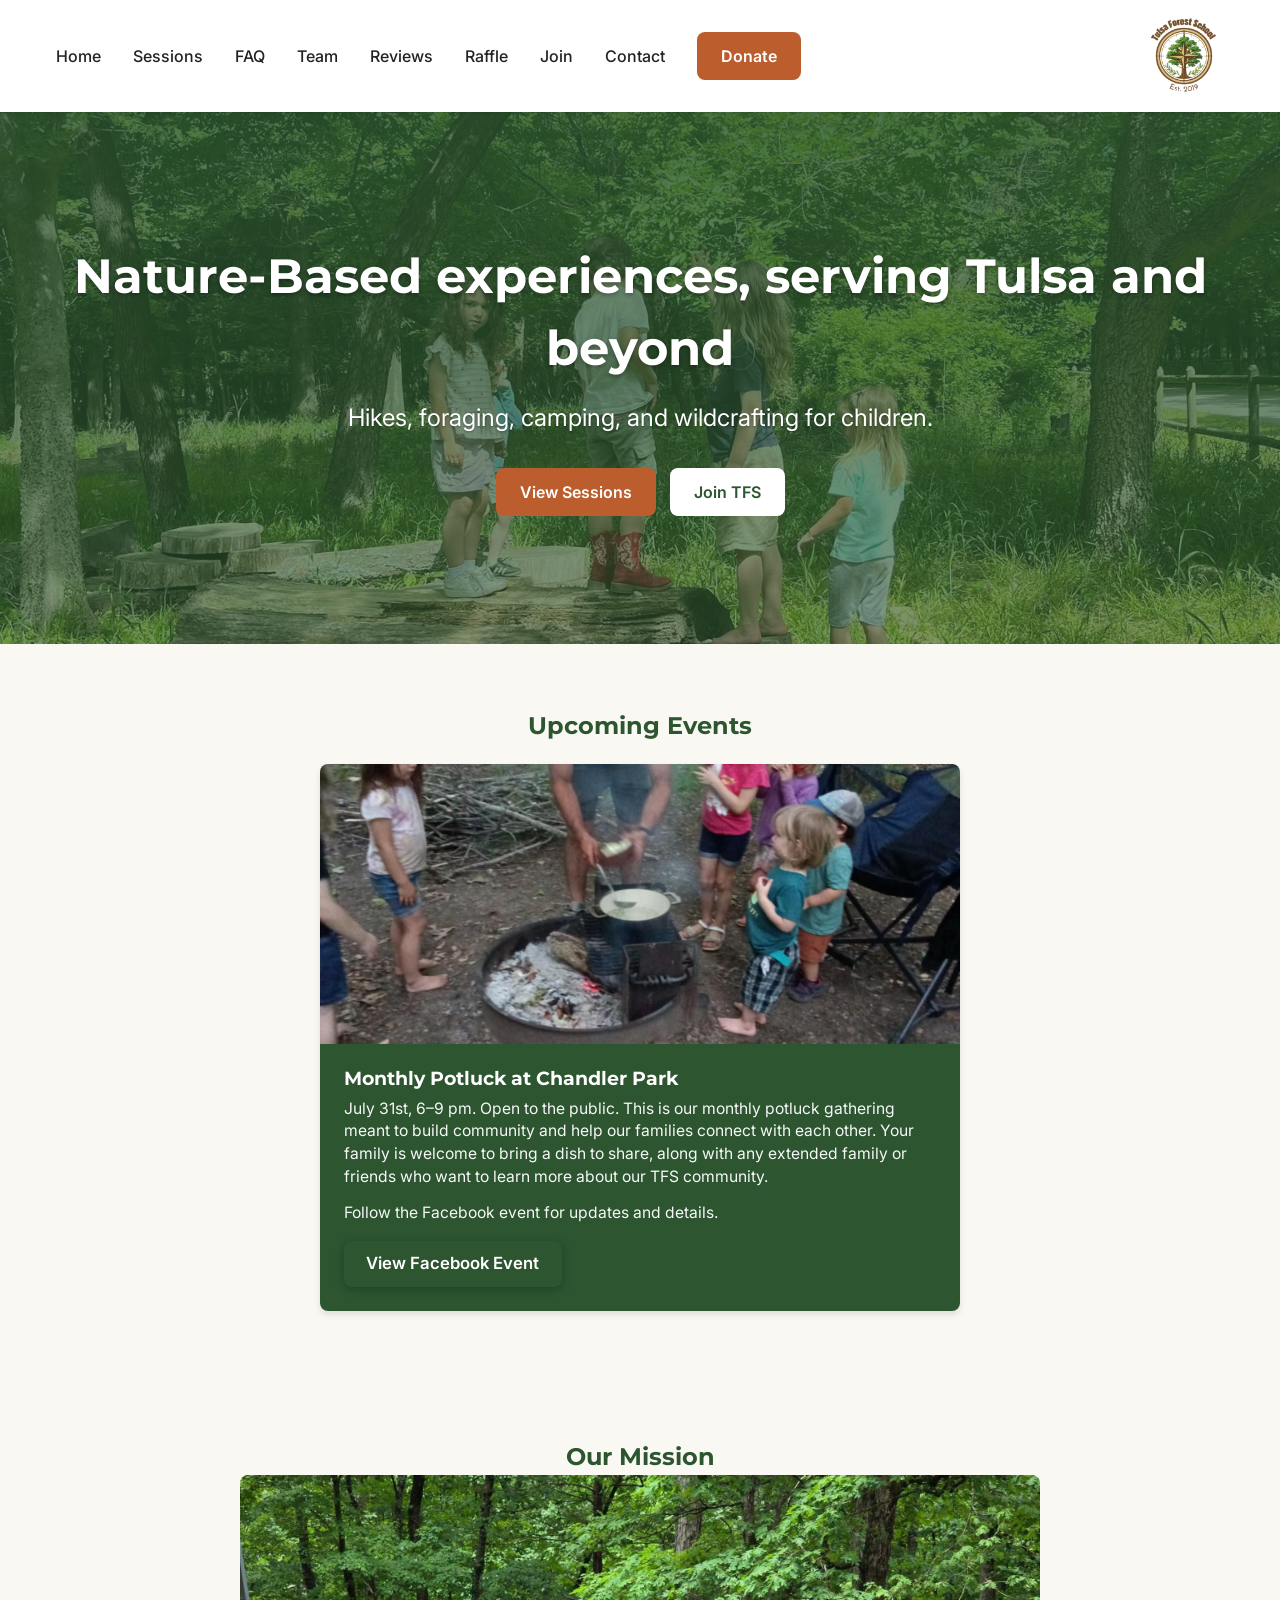
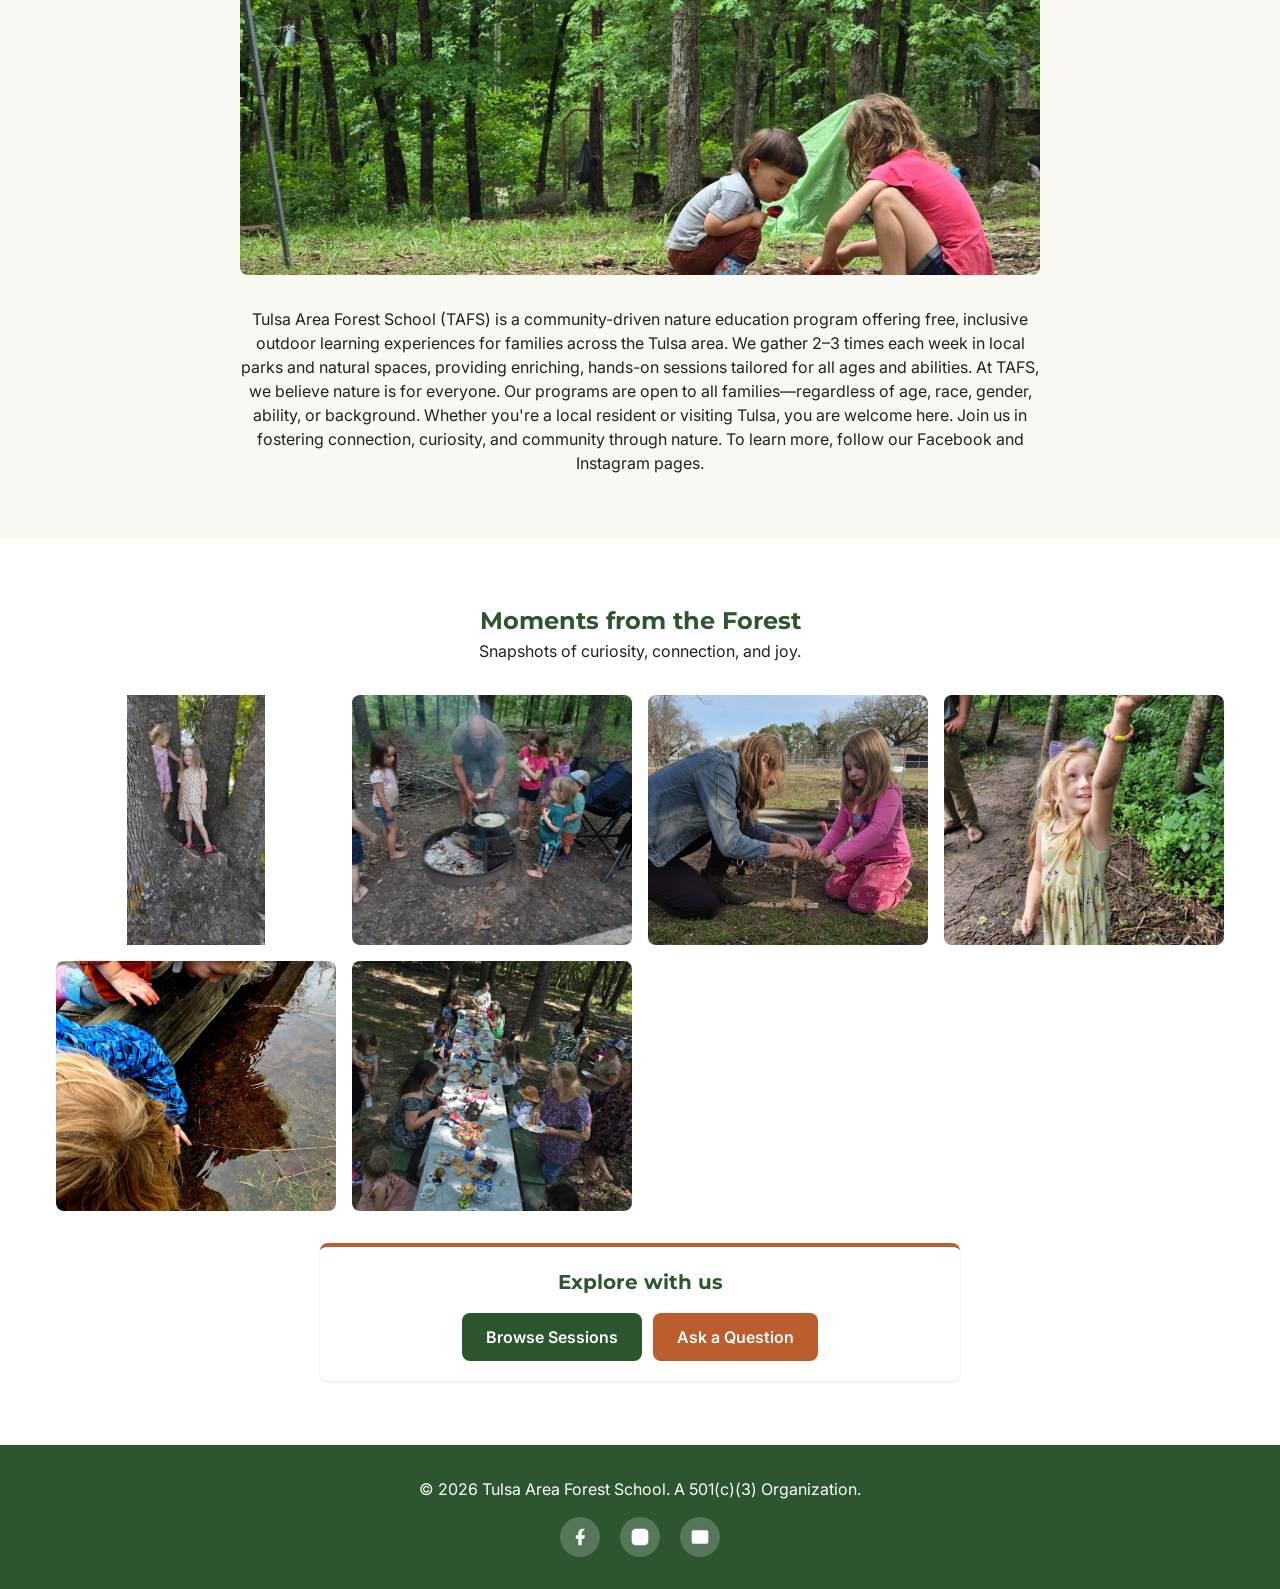
==== commit 0ffb6a00: "Replace ended raffle promos with July potluck event. Park the raffle page between draws and highligh" ====
--- a/index.html
+++ b/index.html
@@ -18,7 +18,7 @@
     <!-- Styles -->
     <link rel="stylesheet" href="styles/main.css">
     <style>
-        .home-raffle-card {
+        .home-event-card {
             max-width: 640px;
             margin: 1.25rem auto 0;
             border-radius: var(--radius-md);
@@ -30,59 +30,57 @@
             background: var(--clr-bg);
         }
 
-        .home-raffle-card__visual {
+        .home-event-card__visual {
             background: #e8ece9;
-            padding: 0.65rem 0.65rem 0;
+            padding: 0;
             display: flex;
             justify-content: center;
             align-items: center;
-        }
-
-        .home-raffle-card__img {
+            max-height: 280px;
+            overflow: hidden;
+        }
+
+        .home-event-card__img {
             width: 100%;
-            height: auto;
-            object-fit: contain;
+            height: 100%;
+            min-height: 200px;
+            object-fit: cover;
             display: block;
-            border-radius: var(--radius-sm) var(--radius-sm) 0 0;
-        }
-
-        .home-raffle-card__inner {
+        }
+
+        .home-event-card__inner {
             padding: 1.25rem 1.35rem 1.4rem;
             width: 100%;
             box-sizing: border-box;
             background: var(--clr-primary);
         }
 
-        .home-raffle-card__inner h3 {
+        .home-event-card__inner h3 {
             margin: 0 0 0.5rem;
             font-size: 1.2rem;
             line-height: 1.25;
-        }
-
-        .home-raffle-card__inner h3 a {
             color: #fff;
-            text-decoration: none;
-        }
-
-        .home-raffle-card__inner h3 a:hover {
-            text-decoration: underline;
-        }
-
-        .home-raffle-card__inner p {
-            margin: 0 0 1rem;
+        }
+
+        .home-event-card__inner p {
+            margin: 0 0 0.85rem;
             color: rgba(255, 255, 255, 0.96);
             font-size: 0.98rem;
             line-height: 1.45;
         }
 
-        .home-raffle-card .btn.btn-primary {
+        .home-event-card__inner p:last-of-type {
+            margin-bottom: 1rem;
+        }
+
+        .home-event-card .btn.btn-primary {
             padding: 0.65rem 1.4rem;
             font-size: 1.05rem;
             box-shadow: 0 2px 10px rgba(0, 0, 0, 0.25);
         }
 
         @media (min-width: 480px) {
-            .home-raffle-card__inner {
+            .home-event-card__inner {
                 padding: 1.35rem 1.5rem 1.5rem;
             }
         }
@@ -141,20 +139,22 @@
         <section class="announcement section">
             <div class="container text-center">
                 <h2>Upcoming Events</h2>
-                <div class="home-raffle-card">
-                    <div class="home-raffle-card__visual">
-                        <img class="home-raffle-card__img"
-                            src="assets/images/tulsa-toddler-sensory-garden-play-activity-kit.webp"
-                            alt="Sensory garden play activity kit with small pots, toy flowers, and play materials"
+                <div class="home-event-card">
+                    <div class="home-event-card__visual">
+                        <img class="home-event-card__img"
+                            src="assets/images/cookin-with-kids.jpg"
+                            alt="Families cooking together outdoors at Tulsa Area Forest School"
                             width="800" height="600" loading="lazy" decoding="async">
                     </div>
-                    <div class="home-raffle-card__inner">
-                        <h3>
-                            <a href="raffle.html">May Forest School Raffle</a>
-                        </h3>
-                        <p>Buy raffle tickets for a custom forest-themed sensory play kit from Play Sensations. Winner
-                            drawn May 29 at the Tulsa Forest School potluck.</p>
-                        <a href="raffle.html" class="btn btn-primary">View Raffle Details</a>
+                    <div class="home-event-card__inner">
+                        <h3>Monthly Potluck at Chandler Park</h3>
+                        <p>July 31st, 6–9 pm. Open to the public. This is our monthly potluck gathering meant to build
+                            community and help our families connect with each other. Your family is welcome to bring a
+                            dish to share, along with any extended family or friends who want to learn more about our TFS
+                            community.</p>
+                        <p>Follow the Facebook event for updates and details.</p>
+                        <a href="https://www.facebook.com/share/1BSd9QX8KH/" class="btn btn-primary" target="_blank"
+                            rel="noopener noreferrer">View Facebook Event</a>
                     </div>
                 </div>
             </div>
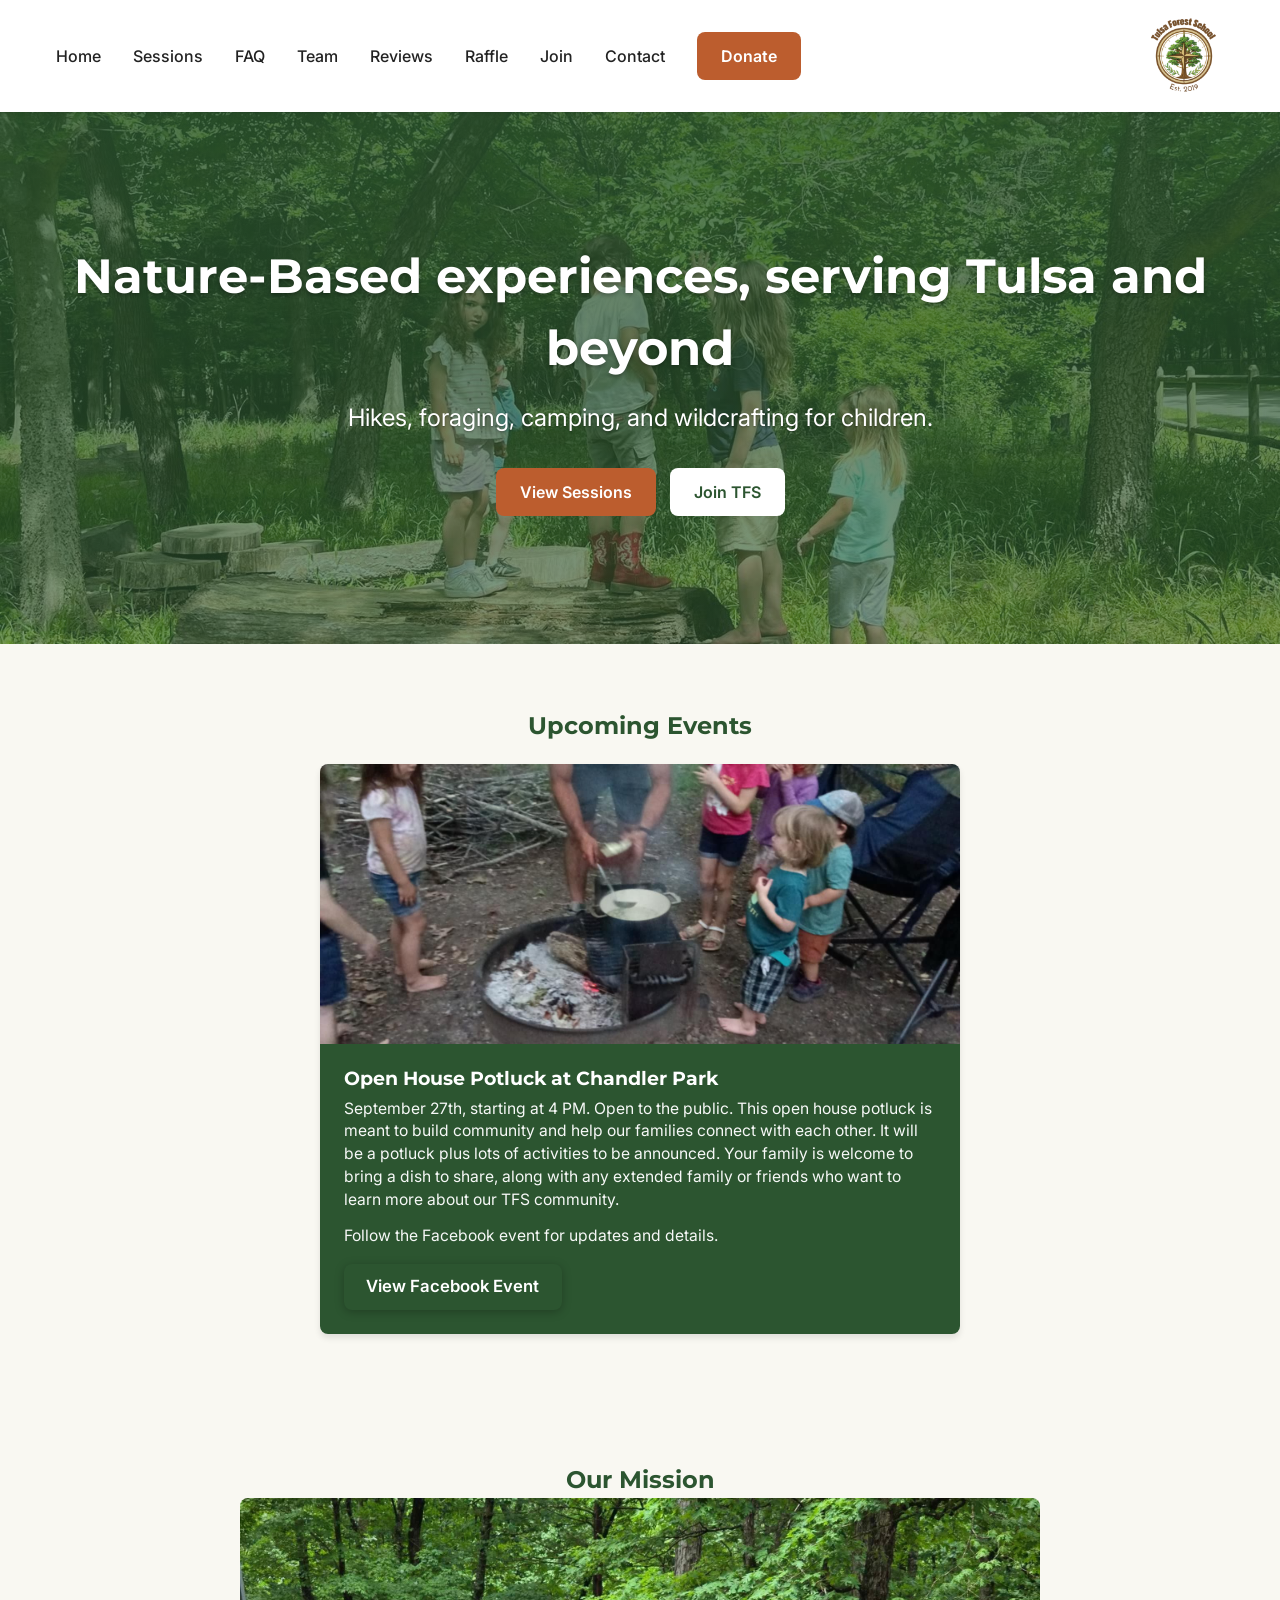
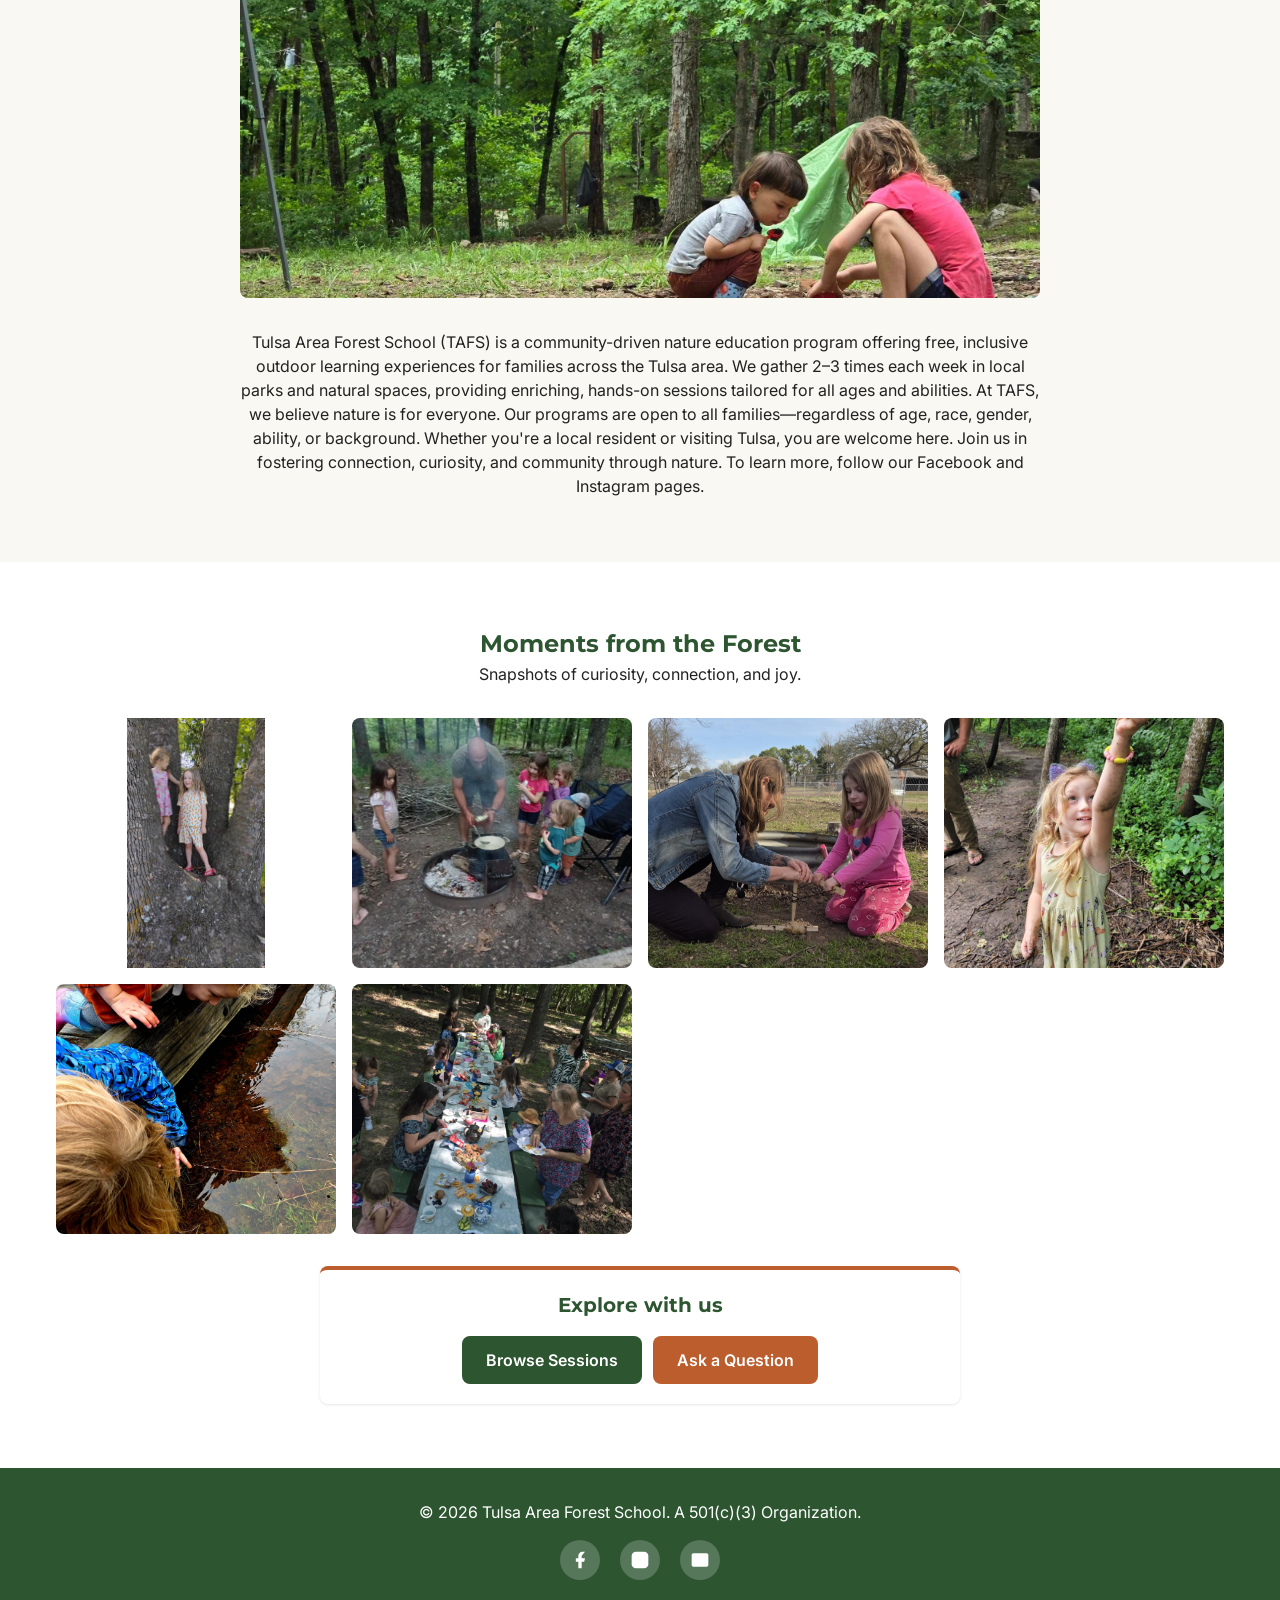
==== commit ee8819de: "Update homepage potluck to September 27 open house. Change the Chandler Park event from July 31, 6–9" ====
--- a/index.html
+++ b/index.html
@@ -147,11 +147,11 @@
                             width="800" height="600" loading="lazy" decoding="async">
                     </div>
                     <div class="home-event-card__inner">
-                        <h3>Monthly Potluck at Chandler Park</h3>
-                        <p>July 31st, 6–9 pm. Open to the public. This is our monthly potluck gathering meant to build
-                            community and help our families connect with each other. Your family is welcome to bring a
-                            dish to share, along with any extended family or friends who want to learn more about our TFS
-                            community.</p>
+                        <h3>Open House Potluck at Chandler Park</h3>
+                        <p>September 27th, starting at 4 PM. Open to the public. This open house potluck is meant to
+                            build community and help our families connect with each other. It will be a potluck plus
+                            lots of activities to be announced. Your family is welcome to bring a dish to share, along
+                            with any extended family or friends who want to learn more about our TFS community.</p>
                         <p>Follow the Facebook event for updates and details.</p>
                         <a href="https://www.facebook.com/share/1BSd9QX8KH/" class="btn btn-primary" target="_blank"
                             rel="noopener noreferrer">View Facebook Event</a>
